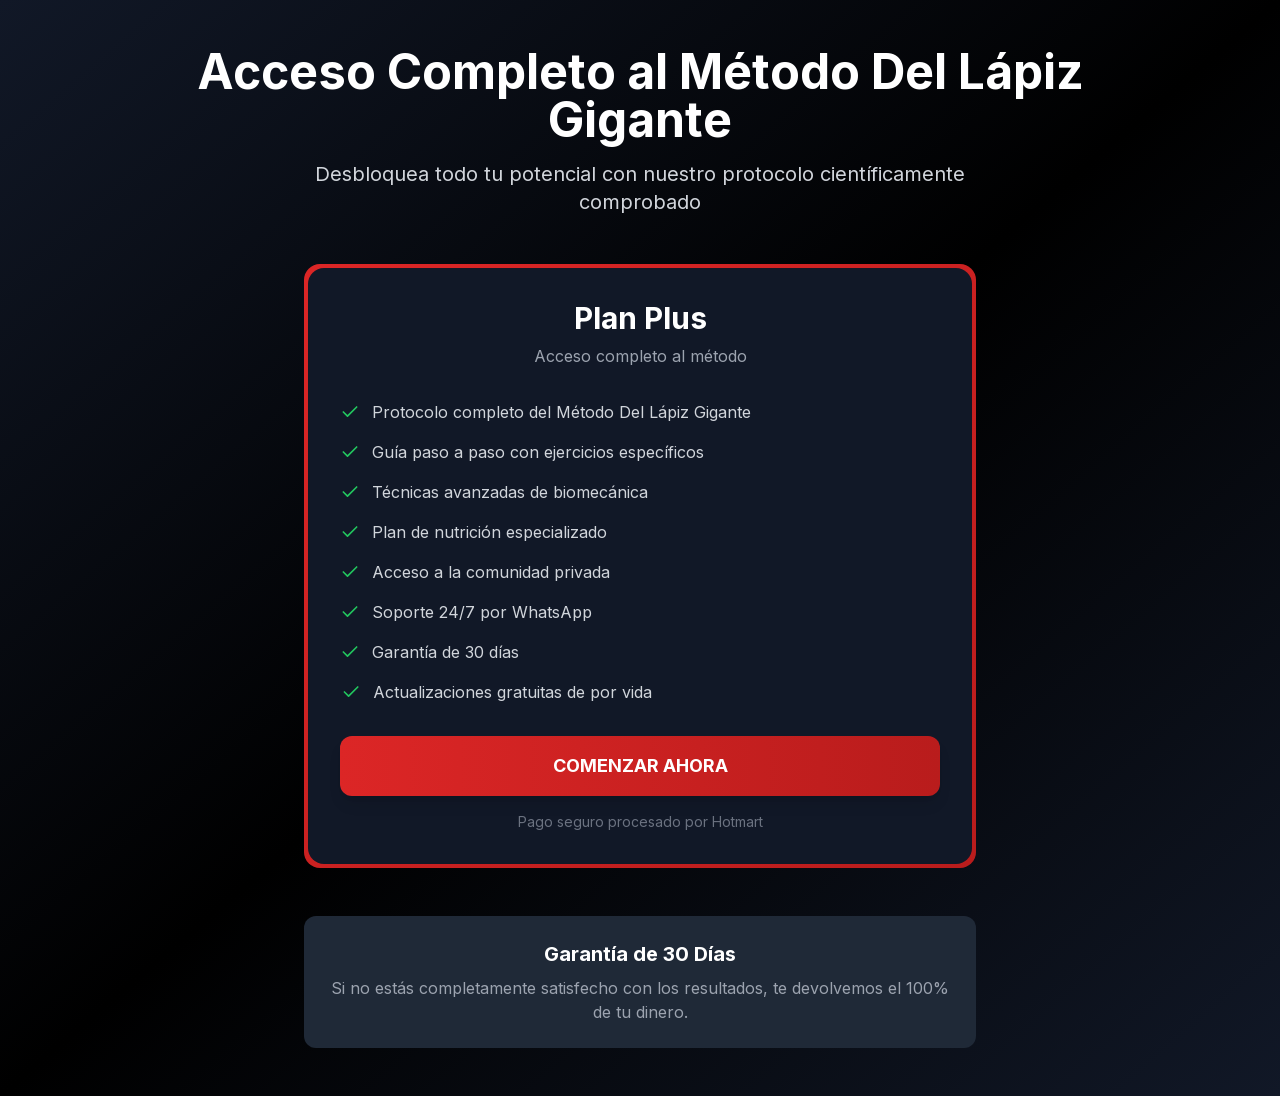
==== planos.html @ 80cabb56 "Initial commit" ====
﻿<!DOCTYPE html><html lang="es"><head><meta charSet="utf-8"/><meta name="viewport" content="width=device-width, initial-scale=1"/><link rel="preload" href="fonts/e4af272ccee01ff0-s.p.woff2" as="font" crossorigin="" type="font/woff2"/><link rel="stylesheet" href="css/bd172a127ac1203f.css" data-precedence="next"/><link rel="preload" as="script" fetchPriority="low" href="js/webpack-8db40c0f0ce1f953.js"/><script src="js/fd9d1056-34ac56cb32b70ed4.js" async=""></script><script src="js/117-b20a05dd83f1bb26.js" async=""></script><script src="js/main-app-b840e258ff6945a0.js" async=""></script><script src="js/863-aa56571a886035bd.js" async=""></script><script src="js/page-ce6284fedd9036e6.js" async=""></script><script src="js/app/layout-a8d13ef2461c2dbf.js" async=""></script><title>Método Del Lápiz Gigante - Desbloqueie seu tamanho real em 30 dias</title><meta name="description" content="Ganhe de 3 a 8 cm de tamanho em apenas 30 dias com o Método Tripé. Protocolo biomecânico personalizado que libera seu tamanho real bloqueado por má circulação."/><meta name="generator" content="v0.dev"/><meta name="next-size-adjust"/><link href="https://fonts.googleapis.com/css2?family=Montserrat:wght@300;400;500;600;700;800&amp;display=swap" rel="stylesheet"/><script src="js/polyfills-42372ed130431b0a.js" noModule=""></script><style>
  body {
    -webkit-touch-callout: none;
    -webkit-user-select: none;
    -khtml-user-select: none;
    -moz-user-select: none;
    -ms-user-select: none;
    user-select: none;
    -webkit-tap-highlight-color: transparent;
  }
  button, a {
    touch-action: manipulation;
  }
</style>
<script>
  document.addEventListener('contextmenu', event => event.preventDefault());
  document.onkeydown = function(e) {
    if (e.keyCode == 123) return false; // F12
    if (e.ctrlKey && e.shiftKey && e.keyCode == 73) return false; // Ctrl+Shift+I
    if (e.ctrlKey && e.shiftKey && e.keyCode == 67) return false; // Ctrl+Shift+C
    if (e.ctrlKey && e.shiftKey && e.keyCode == 74) return false; // Ctrl+Shift+J
    if (e.ctrlKey && e.keyCode == 85) return false; // Ctrl+U
  };
  document.addEventListener('dragstart', event => event.preventDefault());
</script>
</head><body class="__className_f367f3"><script>((e,t,r,n,a,o,l,i)=>{let u=document.documentElement,s=["light","dark"];function c(t){(Array.isArray(e)?e:[e]).forEach(e=>{let r="class"===e,n=r&&o?a.map(e=>o[e]||e):a;r?(u.classList.remove(...n),u.classList.add(o&&o[t]?o[t]:t)):u.setAttribute(e,t)}),i&&s.includes(t)&&(u.style.colorScheme=t)}if(n)c(n);else try{let e=localStorage.getItem(t)||r,n=l&&"system"===e?window.matchMedia("(prefers-color-scheme: dark)").matches?"dark":"light":e;c(n)}catch(e){}})("class","theme","dark",null,["light","dark"],null,true,true)</script><div class="min-h-screen bg-gradient-to-br from-gray-900 via-black to-gray-900 py-12 px-4"><div class="max-w-4xl mx-auto"><div class="text-center mb-12" style="opacity:0;transform:translateY(20px)"><h1 class="text-4xl md:text-5xl font-bold text-white mb-4">Acceso Completo al Método Del Lápiz Gigante</h1><p class="text-xl text-gray-300 max-w-3xl mx-auto">Desbloquea todo tu potencial con nuestro protocolo científicamente comprobado</p></div><div class="max-w-2xl mx-auto" style="opacity:0;transform:translateY(30px)"><div class="bg-gradient-to-br from-red-600 to-red-700 p-1 rounded-2xl"><div class="bg-gray-900 rounded-2xl p-8 relative overflow-hidden"><div class="text-center mb-8"><h3 class="text-3xl font-bold text-white mb-2">Plan Plus</h3><p class="text-gray-400 mb-6">Acceso completo al método</p></div><div class="space-y-4 mb-8"><div class="flex items-center" style="opacity:0;transform:translateX(-20px)"><svg xmlns="http://www.w3.org/2000/svg" width="24" height="24" viewBox="0 0 24 24" fill="none" stroke="currentColor" stroke-width="2" stroke-linecap="round" stroke-linejoin="round" class="lucide lucide-check w-5 h-5 text-green-500 mr-3 flex-shrink-0"><path d="M20 6 9 17l-5-5"></path></svg><span class="text-gray-300">Protocolo completo del Método Del Lápiz Gigante</span></div><div class="flex items-center" style="opacity:0;transform:translateX(-20px)"><svg xmlns="http://www.w3.org/2000/svg" width="24" height="24" viewBox="0 0 24 24" fill="none" stroke="currentColor" stroke-width="2" stroke-linecap="round" stroke-linejoin="round" class="lucide lucide-check w-5 h-5 text-green-500 mr-3 flex-shrink-0"><path d="M20 6 9 17l-5-5"></path></svg><span class="text-gray-300">Guía paso a paso con ejercicios específicos</span></div><div class="flex items-center" style="opacity:0;transform:translateX(-20px)"><svg xmlns="http://www.w3.org/2000/svg" width="24" height="24" viewBox="0 0 24 24" fill="none" stroke="currentColor" stroke-width="2" stroke-linecap="round" stroke-linejoin="round" class="lucide lucide-check w-5 h-5 text-green-500 mr-3 flex-shrink-0"><path d="M20 6 9 17l-5-5"></path></svg><span class="text-gray-300">Técnicas avanzadas de biomecánica</span></div><div class="flex items-center" style="opacity:0;transform:translateX(-20px)"><svg xmlns="http://www.w3.org/2000/svg" width="24" height="24" viewBox="0 0 24 24" fill="none" stroke="currentColor" stroke-width="2" stroke-linecap="round" stroke-linejoin="round" class="lucide lucide-check w-5 h-5 text-green-500 mr-3 flex-shrink-0"><path d="M20 6 9 17l-5-5"></path></svg><span class="text-gray-300">Plan de nutrición especializado</span></div><div class="flex items-center" style="opacity:0;transform:translateX(-20px)"><svg xmlns="http://www.w3.org/2000/svg" width="24" height="24" viewBox="0 0 24 24" fill="none" stroke="currentColor" stroke-width="2" stroke-linecap="round" stroke-linejoin="round" class="lucide lucide-check w-5 h-5 text-green-500 mr-3 flex-shrink-0"><path d="M20 6 9 17l-5-5"></path></svg><span class="text-gray-300">Acceso a la comunidad privada</span></div><div class="flex items-center" style="opacity:0;transform:translateX(-20px)"><svg xmlns="http://www.w3.org/2000/svg" width="24" height="24" viewBox="0 0 24 24" fill="none" stroke="currentColor" stroke-width="2" stroke-linecap="round" stroke-linejoin="round" class="lucide lucide-check w-5 h-5 text-green-500 mr-3 flex-shrink-0"><path d="M20 6 9 17l-5-5"></path></svg><span class="text-gray-300">Soporte 24/7 por WhatsApp</span></div><div class="flex items-center" style="opacity:0;transform:translateX(-20px)"><svg xmlns="http://www.w3.org/2000/svg" width="24" height="24" viewBox="0 0 24 24" fill="none" stroke="currentColor" stroke-width="2" stroke-linecap="round" stroke-linejoin="round" class="lucide lucide-check w-5 h-5 text-green-500 mr-3 flex-shrink-0"><path d="M20 6 9 17l-5-5"></path></svg><span class="text-gray-300">Garantía de 30 días</span></div><div class="flex items-center" style="opacity:0;transform:translateX(-20px)"><svg xmlns="http://www.w3.org/2000/svg" width="24" height="24" viewBox="0 0 24 24" fill="none" stroke="currentColor" stroke-width="2" stroke-linecap="round" stroke-linejoin="round" class="lucide lucide-check w-5 h-5 text-green-500 mr-3 flex-shrink-0"><path d="M20 6 9 17l-5-5"></path></svg><span class="text-gray-300">Actualizaciones gratuitas de por vida</span></div></div><button class="w-full bg-gradient-to-r from-red-600 to-red-700 hover:from-red-700 hover:to-red-800 text-white font-bold py-4 px-8 rounded-xl text-lg transition-all duration-200 shadow-lg hover:shadow-xl" tabindex="0">COMENZAR AHORA</button><p class="text-center text-gray-500 text-sm mt-4">Pago seguro procesado por Hotmart</p></div></div></div><div class="text-center mt-12" style="opacity:0;transform:translateY(20px)"><div class="bg-gray-800 rounded-xl p-6 max-w-2xl mx-auto"><h3 class="text-xl font-bold text-white mb-2">Garantía de 30 Días</h3><p class="text-gray-400">Si no estás completamente satisfecho con los resultados, te devolvemos el 100% de tu dinero.</p></div></div></div></div><div><div id="v0-built-with-button-19c3354b-7886-444a-a1f2-acf8a97fc72a" style="
border: 1px solid hsl(0deg 0% 100% / 12%);
position: fixed;
bottom: 24px;
right: 24px;
z-index: 1000;
background: #121212;
color: white;
padding: 8px 12px;
border-radius: 8px;
font-weight: 400;
font-size: 14px;
box-shadow: 0 2px 8px rgba(0,0,0,0.12);
letter-spacing: 0.02em;
transition: all 0.2s;
display: flex;
align-items: center;
gap: 4px;
font-family: -apple-system, BlinkMacSystemFont, 'Segoe UI', Roboto, sans-serif;
">
<a
  href="https://v0.app/chat/api/open/built-with-v0/b_w4NQjjsqyjw?ref=ILEJEL"
  target="_blank"
  rel="noopener"
  style="
    color: inherit;
    text-decoration: none;
    display: flex;
    align-items: center;
    gap: 4px;
  "
>
  Built with
  <svg
    fill="currentColor"
    viewBox="0 0 147 70"
    xmlns="http://www.w3.org/2000/svg"
    style="width: 20px; height: 20px;"
  >
    <path d="M56 50.2031V14H70V60.1562C70 65.5928 65.5928 70 60.1562 70C57.5605 70 54.9982 68.9992 53.1562 67.1573L0 14H19.7969L56 50.2031Z" />
    <path d="M147 56H133V23.9531L100.953 56H133V70H96.6875C85.8144 70 77 61.1856 77 50.3125V14H91V46.1562L123.156 14H91V0H127.312C138.186 0 147 8.81439 147 19.6875V56Z" />
  </svg>
</a>

<button
  onclick="document.getElementById('v0-built-with-button-19c3354b-7886-444a-a1f2-acf8a97fc72a').style.display='none'"
  onmouseenter="this.style.opacity='1'"
  onmouseleave="this.style.opacity='0.7'"
  style="
    background: none;
    border: none;
    color: white;
    cursor: pointer;
    padding: 2px;
    margin-left: 4px;
    border-radius: 2px;
    display: flex;
    align-items: center;
    opacity: 0.7;
    transition: opacity 0.2s;
    transform: translateZ(0);
  "
  aria-label="Close"
>
  <svg width="12" height="12" viewBox="0 0 24 24" fill="none" stroke="currentColor" stroke-width="2" stroke-linecap="round" stroke-linejoin="round">
    <path d="M18 6L6 18M6 6l12 12"/>
  </svg>
</button>

<span style="
  position: absolute;
  width: 1px;
  height: 1px;
  padding: 0;
  margin: -1px;
  overflow: hidden;
  clip: rect(0, 0, 0, 0);
  white-space: nowrap;
">
  v0
</span>
</div></div><script src="js/webpack-8db40c0f0ce1f953.js" async=""></script><script>(self.__next_f=self.__next_f||[]).push([0]);self.__next_f.push([2,null])</script><script>self.__next_f.push([1,"1:HL[\"fonts/e4af272ccee01ff0-s.p.woff2\",\"font\",{\"crossOrigin\":\"\",\"type\":\"font/woff2\"}]\n2:HL[\"css/bd172a127ac1203f.css\",\"style\"]\n"])</script><script>self.__next_f.push([1,"3:I[2846,[],\"\"]\n5:I[9107,[],\"ClientPageRoot\"]\n6:I[5092,[\"863\",\"static/chunks/863-aa56571a886035bd.js\",\"338\",\"static/chunks/app/planos/page-ce6284fedd9036e6.js\"],\"default\",1]\n7:I[4707,[],\"\"]\n8:I[6423,[],\"\"]\n9:I[346,[\"185\",\"static/chunks/app/layout-a8d13ef2461c2dbf.js\"],\"ThemeProvider\"]\nc:I[1060,[],\"\"]\na:T84a,"])</script><script>self.__next_f.push([1,"\u003cdiv id=\"v0-built-with-button-19c3354b-7886-444a-a1f2-acf8a97fc72a\" style=\"\nborder: 1px solid hsl(0deg 0% 100% / 12%);\nposition: fixed;\nbottom: 24px;\nright: 24px;\nz-index: 1000;\nbackground: #121212;\ncolor: white;\npadding: 8px 12px;\nborder-radius: 8px;\nfont-weight: 400;\nfont-size: 14px;\nbox-shadow: 0 2px 8px rgba(0,0,0,0.12);\nletter-spacing: 0.02em;\ntransition: all 0.2s;\ndisplay: flex;\nalign-items: center;\ngap: 4px;\nfont-family: -apple-system, BlinkMacSystemFont, 'Segoe UI', Roboto, sans-serif;\n\"\u003e\n\u003ca\n  href=\"https://v0.app/chat/api/open/built-with-v0/b_w4NQjjsqyjw?ref=ILEJEL\"\n  target=\"_blank\"\n  rel=\"noopener\"\n  style=\"\n    color: inherit;\n    text-decoration: none;\n    display: flex;\n    align-items: center;\n    gap: 4px;\n  \"\n\u003e\n  Built with\n  \u003csvg\n    fill=\"currentColor\"\n    viewBox=\"0 0 147 70\"\n    xmlns=\"http://www.w3.org/2000/svg\"\n    style=\"width: 20px; height: 20px;\"\n  \u003e\n    \u003cpath d=\"M56 50.2031V14H70V60.1562C70 65.5928 65.5928 70 60.1562 70C57.5605 70 54.9982 68.9992 53.1562 67.1573L0 14H19.7969L56 50.2031Z\" /\u003e\n    \u003cpath d=\"M147 56H133V23.9531L100.953 56H133V70H96.6875C85.8144 70 77 61.1856 77 50.3125V14H91V46.1562L123.156 14H91V0H127.312C138.186 0 147 8.81439 147 19.6875V56Z\" /\u003e\n  \u003c/svg\u003e\n\u003c/a\u003e\n\n\u003cbutton\n  onclick=\"document.getElementById('v0-built-with-button-19c3354b-7886-444a-a1f2-acf8a97fc72a').style.display='none'\"\n  onmouseenter=\"this.style.opacity='1'\"\n  onmouseleave=\"this.style.opacity='0.7'\"\n  style=\"\n    background: none;\n    border: none;\n    color: white;\n    cursor: pointer;\n    padding: 2px;\n    margin-left: 4px;\n    border-radius: 2px;\n    display: flex;\n    align-items: center;\n    opacity: 0.7;\n    transition: opacity 0.2s;\n    transform: translateZ(0);\n  \"\n  aria-label=\"Close\"\n\u003e\n  \u003csvg width=\"12\" height=\"12\" viewBox=\"0 0 24 24\" fill=\"none\" stroke=\"currentColor\" stroke-width=\"2\" stroke-linecap=\"round\" stroke-linejoin=\"round\"\u003e\n    \u003cpath d=\"M18 6L6 18M6 6l12 12\"/\u003e\n  \u003c/svg\u003e\n\u003c/button\u003e\n\n\u003cspan style=\"\n  position: absolute;\n  width: 1px;\n  height: 1px;\n  padding: 0;\n  margin: -1px;\n  overflow: hidden;\n  clip: rect(0, 0, 0, 0);\n  white-space: nowrap;\n\"\u003e\n  v0\n\u003c/span\u003e\n\u003c/div\u003e"])</script><script>self.__next_f.push([1,"d:[]\n"])</script><script>self.__next_f.push([1,"0:[\"$\",\"$L3\",null,{\"buildId\":\"ds5Cejpr0SKzkR5rCyvGt\",\"assetPrefix\":\"\",\"urlParts\":[\"\",\"planos\"],\"initialTree\":[\"\",{\"children\":[\"planos\",{\"children\":[\"__PAGE__\",{}]}]},\"$undefined\",\"$undefined\",true],\"initialSeedData\":[\"\",{\"children\":[\"planos\",{\"children\":[\"__PAGE__\",{},[[\"$L4\",[\"$\",\"$L5\",null,{\"props\":{\"params\":{},\"searchParams\":{}},\"Component\":\"$6\"}],null],null],null]},[null,[\"$\",\"$L7\",null,{\"parallelRouterKey\":\"children\",\"segmentPath\":[\"children\",\"planos\",\"children\"],\"error\":\"$undefined\",\"errorStyles\":\"$undefined\",\"errorScripts\":\"$undefined\",\"template\":[\"$\",\"$L8\",null,{}],\"templateStyles\":\"$undefined\",\"templateScripts\":\"$undefined\",\"notFound\":\"$undefined\",\"notFoundStyles\":\"$undefined\"}]],null]},[[[[\"$\",\"link\",\"0\",{\"rel\":\"stylesheet\",\"href\":\"css/bd172a127ac1203f.css\",\"precedence\":\"next\",\"crossOrigin\":\"$undefined\"}]],[\"$\",\"html\",null,{\"lang\":\"es\",\"suppressHydrationWarning\":true,\"children\":[[\"$\",\"head\",null,{\"children\":[\"$\",\"link\",null,{\"href\":\"https://fonts.googleapis.com/css2?family=Montserrat:wght@300;400;500;600;700;800\u0026display=swap\",\"rel\":\"stylesheet\"}]}],[\"$\",\"body\",null,{\"className\":\"__className_f367f3\",\"children\":[[\"$\",\"$L9\",null,{\"attribute\":\"class\",\"defaultTheme\":\"dark\",\"enableSystem\":true,\"disableTransitionOnChange\":true,\"children\":[\"$\",\"$L7\",null,{\"parallelRouterKey\":\"children\",\"segmentPath\":[\"children\"],\"error\":\"$undefined\",\"errorStyles\":\"$undefined\",\"errorScripts\":\"$undefined\",\"template\":[\"$\",\"$L8\",null,{}],\"templateStyles\":\"$undefined\",\"templateScripts\":\"$undefined\",\"notFound\":[[\"$\",\"title\",null,{\"children\":\"404: This page could not be found.\"}],[\"$\",\"div\",null,{\"style\":{\"fontFamily\":\"system-ui,\\\"Segoe UI\\\",Roboto,Helvetica,Arial,sans-serif,\\\"Apple Color Emoji\\\",\\\"Segoe UI Emoji\\\"\",\"height\":\"100vh\",\"textAlign\":\"center\",\"display\":\"flex\",\"flexDirection\":\"column\",\"alignItems\":\"center\",\"justifyContent\":\"center\"},\"children\":[\"$\",\"div\",null,{\"children\":[[\"$\",\"style\",null,{\"dangerouslySetInnerHTML\":{\"__html\":\"body{color:#000;background:#fff;margin:0}.next-error-h1{border-right:1px solid rgba(0,0,0,.3)}@media (prefers-color-scheme:dark){body{color:#fff;background:#000}.next-error-h1{border-right:1px solid rgba(255,255,255,.3)}}\"}}],[\"$\",\"h1\",null,{\"className\":\"next-error-h1\",\"style\":{\"display\":\"inline-block\",\"margin\":\"0 20px 0 0\",\"padding\":\"0 23px 0 0\",\"fontSize\":24,\"fontWeight\":500,\"verticalAlign\":\"top\",\"lineHeight\":\"49px\"},\"children\":\"404\"}],[\"$\",\"div\",null,{\"style\":{\"display\":\"inline-block\"},\"children\":[\"$\",\"h2\",null,{\"style\":{\"fontSize\":14,\"fontWeight\":400,\"lineHeight\":\"49px\",\"margin\":0},\"children\":\"This page could not be found.\"}]}]]}]}]],\"notFoundStyles\":[]}]}],[\"$\",\"div\",null,{\"dangerouslySetInnerHTML\":{\"__html\":\"$a\"}}]]}]]}]],null],null],\"couldBeIntercepted\":false,\"initialHead\":[null,\"$Lb\"],\"globalErrorComponent\":\"$c\",\"missingSlots\":\"$Wd\"}]\n"])</script><script>self.__next_f.push([1,"b:[[\"$\",\"meta\",\"0\",{\"name\":\"viewport\",\"content\":\"width=device-width, initial-scale=1\"}],[\"$\",\"meta\",\"1\",{\"charSet\":\"utf-8\"}],[\"$\",\"title\",\"2\",{\"children\":\"Método Del Lápiz Gigante - Desbloqueie seu tamanho real em 30 dias\"}],[\"$\",\"meta\",\"3\",{\"name\":\"description\",\"content\":\"Ganhe de 3 a 8 cm de tamanho em apenas 30 dias com o Método Tripé. Protocolo biomecânico personalizado que libera seu tamanho real bloqueado por má circulação.\"}],[\"$\",\"meta\",\"4\",{\"name\":\"generator\",\"content\":\"v0.dev\"}],[\"$\",\"meta\",\"5\",{\"name\":\"next-size-adjust\"}]]\n4:null\n"])</script></body></html>
---- css/bd172a127ac1203f.css ----
@font-face{font-family:__Inter_f367f3;font-style:normal;font-weight:100 900;font-display:swap;src:url(../fonts/ba9851c3c22cd980-s.woff2) format("woff2");unicode-range:u+0460-052f,u+1c80-1c8a,u+20b4,u+2de0-2dff,u+a640-a69f,u+fe2e-fe2f}@font-face{font-family:__Inter_f367f3;font-style:normal;font-weight:100 900;font-display:swap;src:url(../fonts/21350d82a1f187e9-s.woff2) format("woff2");unicode-range:u+0301,u+0400-045f,u+0490-0491,u+04b0-04b1,u+2116}@font-face{font-family:__Inter_f367f3;font-style:normal;font-weight:100 900;font-display:swap;src:url(../fonts/c5fe6dc8356a8c31-s.woff2) format("woff2");unicode-range:u+1f??}@font-face{font-family:__Inter_f367f3;font-style:normal;font-weight:100 900;font-display:swap;src:url(../fonts/19cfc7226ec3afaa-s.woff2) format("woff2");unicode-range:u+0370-0377,u+037a-037f,u+0384-038a,u+038c,u+038e-03a1,u+03a3-03ff}@font-face{font-family:__Inter_f367f3;font-style:normal;font-weight:100 900;font-display:swap;src:url(../fonts/df0a9ae256c0569c-s.woff2) format("woff2");unicode-range:u+0102-0103,u+0110-0111,u+0128-0129,u+0168-0169,u+01a0-01a1,u+01af-01b0,u+0300-0301,u+0303-0304,u+0308-0309,u+0323,u+0329,u+1ea0-1ef9,u+20ab}@font-face{font-family:__Inter_f367f3;font-style:normal;font-weight:100 900;font-display:swap;src:url(../fonts/8e9860b6e62d6359-s.woff2) format("woff2");unicode-range:u+0100-02ba,u+02bd-02c5,u+02c7-02cc,u+02ce-02d7,u+02dd-02ff,u+0304,u+0308,u+0329,u+1d00-1dbf,u+1e00-1e9f,u+1ef2-1eff,u+2020,u+20a0-20ab,u+20ad-20c0,u+2113,u+2c60-2c7f,u+a720-a7ff}@font-face{font-family:__Inter_f367f3;font-style:normal;font-weight:100 900;font-display:swap;src:url(../fonts/e4af272ccee01ff0-s.p.woff2) format("woff2");unicode-range:u+00??,u+0131,u+0152-0153,u+02bb-02bc,u+02c6,u+02da,u+02dc,u+0304,u+0308,u+0329,u+2000-206f,u+20ac,u+2122,u+2191,u+2193,u+2212,u+2215,u+feff,u+fffd}@font-face{font-family:__Inter_Fallback_f367f3;src:local("Arial");ascent-override:90.49%;descent-override:22.56%;line-gap-override:0.00%;size-adjust:107.06%}.__className_f367f3{font-family:__Inter_f367f3,__Inter_Fallback_f367f3;font-style:normal}*,:after,:before{--tw-border-spacing-x:0;--tw-border-spacing-y:0;--tw-translate-x:0;--tw-translate-y:0;--tw-rotate:0;--tw-skew-x:0;--tw-skew-y:0;--tw-scale-x:1;--tw-scale-y:1;--tw-pan-x: ;--tw-pan-y: ;--tw-pinch-zoom: ;--tw-scroll-snap-strictness:proximity;--tw-gradient-from-position: ;--tw-gradient-via-position: ;--tw-gradient-to-position: ;--tw-ordinal: ;--tw-slashed-zero: ;--tw-numeric-figure: ;--tw-numeric-spacing: ;--tw-numeric-fraction: ;--tw-ring-inset: ;--tw-ring-offset-width:0px;--tw-ring-offset-color:#fff;--tw-ring-color:rgba(59,130,246,.5);--tw-ring-offset-shadow:0 0 #0000;--tw-ring-shadow:0 0 #0000;--tw-shadow:0 0 #0000;--tw-shadow-colored:0 0 #0000;--tw-blur: ;--tw-brightness: ;--tw-contrast: ;--tw-grayscale: ;--tw-hue-rotate: ;--tw-invert: ;--tw-saturate: ;--tw-sepia: ;--tw-drop-shadow: ;--tw-backdrop-blur: ;--tw-backdrop-brightness: ;--tw-backdrop-contrast: ;--tw-backdrop-grayscale: ;--tw-backdrop-hue-rotate: ;--tw-backdrop-invert: ;--tw-backdrop-opacity: ;--tw-backdrop-saturate: ;--tw-backdrop-sepia: ;--tw-contain-size: ;--tw-contain-layout: ;--tw-contain-paint: ;--tw-contain-style: }::backdrop{--tw-border-spacing-x:0;--tw-border-spacing-y:0;--tw-translate-x:0;--tw-translate-y:0;--tw-rotate:0;--tw-skew-x:0;--tw-skew-y:0;--tw-scale-x:1;--tw-scale-y:1;--tw-pan-x: ;--tw-pan-y: ;--tw-pinch-zoom: ;--tw-scroll-snap-strictness:proximity;--tw-gradient-from-position: ;--tw-gradient-via-position: ;--tw-gradient-to-position: ;--tw-ordinal: ;--tw-slashed-zero: ;--tw-numeric-figure: ;--tw-numeric-spacing: ;--tw-numeric-fraction: ;--tw-ring-inset: ;--tw-ring-offset-width:0px;--tw-ring-offset-color:#fff;--tw-ring-color:rgba(59,130,246,.5);--tw-ring-offset-shadow:0 0 #0000;--tw-ring-shadow:0 0 #0000;--tw-shadow:0 0 #0000;--tw-shadow-colored:0 0 #0000;--tw-blur: ;--tw-brightness: ;--tw-contrast: ;--tw-grayscale: ;--tw-hue-rotate: ;--tw-invert: ;--tw-saturate: ;--tw-sepia: ;--tw-drop-shadow: ;--tw-backdrop-blur: ;--tw-backdrop-brightness: ;--tw-backdrop-contrast: ;--tw-backdrop-grayscale: ;--tw-backdrop-hue-rotate: ;--tw-backdrop-invert: ;--tw-backdrop-opacity: ;--tw-backdrop-saturate: ;--tw-backdrop-sepia: ;--tw-contain-size: ;--tw-contain-layout: ;--tw-contain-paint: ;--tw-contain-style: }/*
! tailwindcss v3.4.18 | MIT License | https://tailwindcss.com
*/*,:after,:before{box-sizing:border-box;border:0 solid #e5e7eb}:after,:before{--tw-content:""}:host,html{line-height:1.5;-webkit-text-size-adjust:100%;-moz-tab-size:4;tab-size:4;font-family:ui-sans-serif,system-ui,sans-serif,Apple Color Emoji,Segoe UI Emoji,Segoe UI Symbol,Noto Color Emoji;font-feature-settings:normal;font-variation-settings:normal;-webkit-tap-highlight-color:transparent}body{margin:0;line-height:inherit}hr{height:0;color:inherit;border-top-width:1px}abbr:where([title]){text-decoration:underline dotted}h1,h2,h3,h4,h5,h6{font-size:inherit;font-weight:inherit}a{color:inherit;text-decoration:inherit}b,strong{font-weight:bolder}code,kbd,pre,samp{font-family:ui-monospace,SFMono-Regular,Menlo,Monaco,Consolas,Liberation Mono,Courier New,monospace;font-feature-settings:normal;font-variation-settings:normal;font-size:1em}small{font-size:80%}sub,sup{font-size:75%;line-height:0;position:relative;vertical-align:baseline}sub{bottom:-.25em}sup{top:-.5em}table{text-indent:0;border-color:inherit;border-collapse:collapse}button,input,optgroup,select,textarea{font-family:inherit;font-feature-settings:inherit;font-variation-settings:inherit;font-size:100%;font-weight:inherit;line-height:inherit;letter-spacing:inherit;color:inherit;margin:0;padding:0}button,select{text-transform:none}button,input:where([type=button]),input:where([type=reset]),input:where([type=submit]){-webkit-appearance:button;background-color:transparent;background-image:none}:-moz-focusring{outline:auto}:-moz-ui-invalid{box-shadow:none}progress{vertical-align:baseline}::-webkit-inner-spin-button,::-webkit-outer-spin-button{height:auto}[type=search]{-webkit-appearance:textfield;outline-offset:-2px}::-webkit-search-decoration{-webkit-appearance:none}::-webkit-file-upload-button{-webkit-appearance:button;font:inherit}summary{display:list-item}blockquote,dd,dl,figure,h1,h2,h3,h4,h5,h6,hr,p,pre{margin:0}fieldset{margin:0}fieldset,legend{padding:0}menu,ol,ul{list-style:none;margin:0;padding:0}dialog{padding:0}textarea{resize:vertical}input::placeholder,textarea::placeholder{opacity:1;color:#9ca3af}[role=button],button{cursor:pointer}:disabled{cursor:default}audio,canvas,embed,iframe,img,object,svg,video{display:block;vertical-align:middle}img,video{max-width:100%;height:auto}[hidden]:where(:not([hidden=until-found])){display:none}:root{--background:0 0% 100%;--foreground:0 0% 3.9%;--card:0 0% 100%;--card-foreground:0 0% 3.9%;--popover:0 0% 100%;--popover-foreground:0 0% 3.9%;--primary:0 0% 9%;--primary-foreground:0 0% 98%;--secondary:0 0% 96.1%;--secondary-foreground:0 0% 9%;--muted:0 0% 96.1%;--muted-foreground:0 0% 45.1%;--accent:0 0% 96.1%;--accent-foreground:0 0% 9%;--destructive:0 84.2% 60.2%;--destructive-foreground:0 0% 98%;--border:0 0% 89.8%;--input:0 0% 89.8%;--ring:0 0% 3.9%;--sidebar-background:0 0% 100%;--sidebar-foreground:0 0% 3.9%;--sidebar-primary:0 0% 9%;--sidebar-primary-foreground:0 0% 98%;--sidebar-accent:0 0% 96.1%;--sidebar-accent-foreground:0 0% 9%;--sidebar-border:0 0% 89.8%;--sidebar-ring:0 0% 3.9%;--chart-1:12 76% 61%;--chart-2:173 58% 39%;--chart-3:197 37% 24%;--chart-4:43 74% 66%;--chart-5:27 87% 67%;--radius:0.5rem}.dark{--background:0 0% 3.9%;--foreground:0 0% 98%;--card:0 0% 3.9%;--card-foreground:0 0% 98%;--popover:0 0% 3.9%;--popover-foreground:0 0% 98%;--primary:0 0% 98%;--primary-foreground:0 0% 9%;--secondary:0 0% 14.9%;--secondary-foreground:0 0% 98%;--muted:0 0% 14.9%;--muted-foreground:0 0% 63.9%;--accent:0 0% 14.9%;--accent-foreground:0 0% 98%;--destructive:0 62.8% 30.6%;--destructive-foreground:0 0% 98%;--border:0 0% 14.9%;--input:0 0% 14.9%;--ring:0 0% 83.1%;--sidebar-background:0 0% 3.9%;--sidebar-foreground:0 0% 98%;--sidebar-primary:0 0% 98%;--sidebar-primary-foreground:0 0% 9%;--sidebar-accent:0 0% 14.9%;--sidebar-accent-foreground:0 0% 98%;--sidebar-border:0 0% 14.9%;--sidebar-ring:0 0% 83.1%;--chart-1:220 70% 50%;--chart-2:160 60% 45%;--chart-3:30 80% 55%;--chart-4:280 65% 60%;--chart-5:340 75% 55%}*{border-color:hsl(var(--border))}body{background-color:hsl(var(--background));color:hsl(var(--foreground))}.container{width:100%}@media (min-width:640px){.container{max-width:640px}}@media (min-width:768px){.container{max-width:768px}}@media (min-width:1024px){.container{max-width:1024px}}@media (min-width:1280px){.container{max-width:1280px}}@media (min-width:1536px){.container{max-width:1536px}}.sr-only{position:absolute;width:1px;height:1px;padding:0;margin:-1px;overflow:hidden;clip:rect(0,0,0,0);white-space:nowrap;border-width:0}.pointer-events-none{pointer-events:none}.pointer-events-auto{pointer-events:auto}.visible{visibility:visible}.invisible{visibility:hidden}.fixed{position:fixed}.absolute{position:absolute}.relative{position:relative}.inset-0{inset:0}.inset-x-0{left:0;right:0}.inset-y-0{top:0;bottom:0}.-bottom-12{bottom:-3rem}.-left-12{left:-3rem}.-right-12{right:-3rem}.-top-12{top:-3rem}.bottom-0{bottom:0}.left-0{left:0}.left-1{left:.25rem}.left-1\/2{left:50%}.left-2{left:.5rem}.left-\[50\%\]{left:50%}.right-0{right:0}.right-1{right:.25rem}.right-2{right:.5rem}.right-3{right:.75rem}.right-4{right:1rem}.top-0{top:0}.top-1\.5{top:.375rem}.top-1\/2{top:50%}.top-2{top:.5rem}.top-3\.5{top:.875rem}.top-4{top:1rem}.top-\[1px\]{top:1px}.top-\[50\%\]{top:50%}.top-\[60\%\]{top:60%}.top-full{top:100%}.z-0{z-index:0}.z-10{z-index:10}.z-20{z-index:20}.z-50{z-index:50}.z-\[100\]{z-index:100}.z-\[1\]{z-index:1}.order-first{order:-9999}.order-last{order:9999}.\!m-0{margin:0!important}.-mx-1{margin-left:-.25rem;margin-right:-.25rem}.-my-2{margin-top:-.5rem;margin-bottom:-.5rem}.mx-2{margin-left:.5rem;margin-right:.5rem}.mx-3\.5{margin-left:.875rem;margin-right:.875rem}.mx-auto{margin-left:auto;margin-right:auto}.my-0{margin-top:0;margin-bottom:0}.my-0\.5{margin-top:.125rem;margin-bottom:.125rem}.my-1{margin-top:.25rem;margin-bottom:.25rem}.-ml-4{margin-left:-1rem}.-mt-4{margin-top:-1rem}.mb-1{margin-bottom:.25rem}.mb-12{margin-bottom:3rem}.mb-2{margin-bottom:.5rem}.mb-3{margin-bottom:.75rem}.mb-4{margin-bottom:1rem}.mb-6{margin-bottom:1.5rem}.mb-8{margin-bottom:2rem}.ml-1{margin-left:.25rem}.ml-2{margin-left:.5rem}.ml-4{margin-left:1rem}.ml-auto{margin-left:auto}.mr-1{margin-right:.25rem}.mr-2{margin-right:.5rem}.mr-3{margin-right:.75rem}.mt-1{margin-top:.25rem}.mt-1\.5{margin-top:.375rem}.mt-12{margin-top:3rem}.mt-16{margin-top:4rem}.mt-2{margin-top:.5rem}.mt-24{margin-top:6rem}.mt-3{margin-top:.75rem}.mt-4{margin-top:1rem}.mt-6{margin-top:1.5rem}.mt-8{margin-top:2rem}.mt-auto{margin-top:auto}.line-clamp-2{overflow:hidden;display:-webkit-box;-webkit-box-orient:vertical;-webkit-line-clamp:2}.block{display:block}.inline-block{display:inline-block}.flex{display:flex}.inline-flex{display:inline-flex}.table{display:table}.grid{display:grid}.hidden{display:none}.aspect-square{aspect-ratio:1/1}.aspect-video{aspect-ratio:16/9}.size-10{width:2.5rem;height:2.5rem}.size-3{width:.75rem;height:.75rem}.size-3\.5{width:.875rem;height:.875rem}.size-4{width:1rem;height:1rem}.size-6{width:1.5rem;height:1.5rem}.size-8{width:2rem;height:2rem}.h-1\.5{height:.375rem}.h-10{height:2.5rem}.h-11{height:2.75rem}.h-12{height:3rem}.h-16{height:4rem}.h-2{height:.5rem}.h-2\.5{height:.625rem}.h-3{height:.75rem}.h-3\.5{height:.875rem}.h-4{height:1rem}.h-5{height:1.25rem}.h-6{height:1.5rem}.h-7{height:1.75rem}.h-8{height:2rem}.h-9{height:2.25rem}.h-\[1px\]{height:1px}.h-\[var\(--radix-navigation-menu-viewport-height\)\]{height:var(--radix-navigation-menu-viewport-height)}.h-\[var\(--radix-select-trigger-height\)\]{height:var(--radix-select-trigger-height)}.h-auto{height:auto}.h-full{height:100%}.h-px{height:1px}.h-svh{height:100svh}.max-h-96{max-height:24rem}.max-h-\[300px\]{max-height:300px}.max-h-screen{max-height:100vh}.min-h-0{min-height:0}.min-h-\[80px\]{min-height:80px}.min-h-screen{min-height:100vh}.min-h-svh{min-height:100svh}.w-0{width:0}.w-0\.5{width:.125rem}.w-1{width:.25rem}.w-1\/2{width:50%}.w-10{width:2.5rem}.w-11{width:2.75rem}.w-2{width:.5rem}.w-2\.5{width:.625rem}.w-3{width:.75rem}.w-3\.5{width:.875rem}.w-3\/4{width:75%}.w-4{width:1rem}.w-5{width:1.25rem}.w-6{width:1.5rem}.w-64{width:16rem}.w-7{width:1.75rem}.w-72{width:18rem}.w-8{width:2rem}.w-9{width:2.25rem}.w-\[--sidebar-width\]{width:var(--sidebar-width)}.w-\[100px\]{width:100px}.w-\[1px\]{width:1px}.w-auto{width:auto}.w-fit{width:fit-content}.w-full{width:100%}.w-max{width:max-content}.w-px{width:1px}.min-w-0{min-width:0}.min-w-10{min-width:2.5rem}.min-w-11{min-width:2.75rem}.min-w-5{min-width:1.25rem}.min-w-9{min-width:2.25rem}.min-w-\[12rem\]{min-width:12rem}.min-w-\[8rem\]{min-width:8rem}.min-w-\[var\(--radix-select-trigger-width\)\]{min-width:var(--radix-select-trigger-width)}.max-w-2xl{max-width:42rem}.max-w-3xl{max-width:48rem}.max-w-4xl{max-width:56rem}.max-w-6xl{max-width:72rem}.max-w-\[--skeleton-width\]{max-width:var(--skeleton-width)}.max-w-lg{max-width:32rem}.max-w-max{max-width:max-content}.max-w-md{max-width:28rem}.max-w-sm{max-width:24rem}.flex-1{flex:1 1 0%}.flex-shrink-0,.shrink-0{flex-shrink:0}.grow{flex-grow:1}.grow-0{flex-grow:0}.basis-full{flex-basis:100%}.caption-bottom{caption-side:bottom}.border-collapse{border-collapse:collapse}.-translate-x-1\/2{--tw-translate-x:-50%}.-translate-x-1\/2,.-translate-x-px{transform:translate(var(--tw-translate-x),var(--tw-translate-y)) rotate(var(--tw-rotate)) skewX(var(--tw-skew-x)) skewY(var(--tw-skew-y)) scaleX(var(--tw-scale-x)) scaleY(var(--tw-scale-y))}.-translate-x-px{--tw-translate-x:-1px}.-translate-y-1\/2{--tw-translate-y:-50%}.-translate-y-1\/2,.translate-x-\[-50\%\]{transform:translate(var(--tw-translate-x),var(--tw-translate-y)) rotate(var(--tw-rotate)) skewX(var(--tw-skew-x)) skewY(var(--tw-skew-y)) scaleX(var(--tw-scale-x)) scaleY(var(--tw-scale-y))}.translate-x-\[-50\%\]{--tw-translate-x:-50%}.translate-x-px{--tw-translate-x:1px}.translate-x-px,.translate-y-\[-50\%\]{transform:translate(var(--tw-translate-x),var(--tw-translate-y)) rotate(var(--tw-rotate)) skewX(var(--tw-skew-x)) skewY(var(--tw-skew-y)) scaleX(var(--tw-scale-x)) scaleY(var(--tw-scale-y))}.translate-y-\[-50\%\]{--tw-translate-y:-50%}.rotate-45{--tw-rotate:45deg}.rotate-45,.rotate-90{transform:translate(var(--tw-translate-x),var(--tw-translate-y)) rotate(var(--tw-rotate)) skewX(var(--tw-skew-x)) skewY(var(--tw-skew-y)) scaleX(var(--tw-scale-x)) scaleY(var(--tw-scale-y))}.rotate-90{--tw-rotate:90deg}.scale-50{--tw-scale-x:.5;--tw-scale-y:.5}.scale-50,.transform{transform:translate(var(--tw-translate-x),var(--tw-translate-y)) rotate(var(--tw-rotate)) skewX(var(--tw-skew-x)) skewY(var(--tw-skew-y)) scaleX(var(--tw-scale-x)) scaleY(var(--tw-scale-y))}@keyframes pulse{50%{opacity:.5}}.animate-pulse{animation:pulse 2s cubic-bezier(.4,0,.6,1) infinite}@keyframes spin{to{transform:rotate(1turn)}}.animate-spin{animation:spin 1s linear infinite}.cursor-default{cursor:default}.cursor-not-allowed{cursor:not-allowed}.cursor-pointer{cursor:pointer}.cursor-text{cursor:text}.touch-none{touch-action:none}.select-none{user-select:none}.resize-none{resize:none}.list-disc{list-style-type:disc}.list-none{list-style-type:none}.grid-cols-3{grid-template-columns:repeat(3,minmax(0,1fr))}.flex-row{flex-direction:row}.flex-col{flex-direction:column}.flex-col-reverse{flex-direction:column-reverse}.flex-wrap{flex-wrap:wrap}.items-start{align-items:flex-start}.items-end{align-items:flex-end}.items-center{align-items:center}.items-stretch{align-items:stretch}.justify-start{justify-content:flex-start}.justify-center{justify-content:center}.justify-between{justify-content:space-between}.gap-1{gap:.25rem}.gap-1\.5{gap:.375rem}.gap-2{gap:.5rem}.gap-2\.5{gap:.625rem}.gap-3{gap:.75rem}.gap-4{gap:1rem}.gap-6{gap:1.5rem}.gap-7{gap:1.75rem}.space-x-1>:not([hidden])~:not([hidden]){--tw-space-x-reverse:0;margin-right:calc(.25rem * var(--tw-space-x-reverse));margin-left:calc(.25rem * calc(1 - var(--tw-space-x-reverse)))}.space-x-4>:not([hidden])~:not([hidden]){--tw-space-x-reverse:0;margin-right:calc(1rem * var(--tw-space-x-reverse));margin-left:calc(1rem * calc(1 - var(--tw-space-x-reverse)))}.space-y-1>:not([hidden])~:not([hidden]){--tw-space-y-reverse:0;margin-top:calc(.25rem * calc(1 - var(--tw-space-y-reverse)));margin-bottom:calc(.25rem * var(--tw-space-y-reverse))}.space-y-1\.5>:not([hidden])~:not([hidden]){--tw-space-y-reverse:0;margin-top:calc(.375rem * calc(1 - var(--tw-space-y-reverse)));margin-bottom:calc(.375rem * var(--tw-space-y-reverse))}.space-y-2>:not([hidden])~:not([hidden]){--tw-space-y-reverse:0;margin-top:calc(.5rem * calc(1 - var(--tw-space-y-reverse)));margin-bottom:calc(.5rem * var(--tw-space-y-reverse))}.space-y-3>:not([hidden])~:not([hidden]){--tw-space-y-reverse:0;margin-top:calc(.75rem * calc(1 - var(--tw-space-y-reverse)));margin-bottom:calc(.75rem * var(--tw-space-y-reverse))}.space-y-4>:not([hidden])~:not([hidden]){--tw-space-y-reverse:0;margin-top:calc(1rem * calc(1 - var(--tw-space-y-reverse)));margin-bottom:calc(1rem * var(--tw-space-y-reverse))}.self-stretch{align-self:stretch}.overflow-auto{overflow:auto}.overflow-hidden{overflow:hidden}.overflow-y-auto{overflow-y:auto}.overflow-x-hidden{overflow-x:hidden}.whitespace-nowrap{white-space:nowrap}.text-balance{text-wrap:balance}.break-words{overflow-wrap:break-word}.rounded-2xl{border-radius:1rem}.rounded-\[2px\]{border-radius:2px}.rounded-\[calc\(var\(--radius\)-5px\)\]{border-radius:calc(var(--radius) - 5px)}.rounded-\[inherit\]{border-radius:inherit}.rounded-full{border-radius:9999px}.rounded-lg{border-radius:var(--radius)}.rounded-md{border-radius:calc(var(--radius) - 2px)}.rounded-none{border-radius:0}.rounded-sm{border-radius:calc(var(--radius) - 4px)}.rounded-xl{border-radius:.75rem}.rounded-t-\[10px\]{border-top-left-radius:10px;border-top-right-radius:10px}.rounded-tl-sm{border-top-left-radius:calc(var(--radius) - 4px)}.border{border-width:1px}.border-0{border-width:0}.border-2{border-width:2px}.border-\[1\.5px\]{border-width:1.5px}.border-y{border-top-width:1px}.border-b,.border-y{border-bottom-width:1px}.border-l{border-left-width:1px}.border-r{border-right-width:1px}.border-r-2{border-right-width:2px}.border-t{border-top-width:1px}.border-dashed{border-style:dashed}.border-\[\#111111\]{--tw-border-opacity:1;border-color:rgb(17 17 17/var(--tw-border-opacity,1))}.border-\[--color-border\]{border-color:var(--color-border)}.border-border{border-color:hsl(var(--border))}.border-border\/50{border-color:hsl(var(--border)/.5)}.border-destructive{border-color:hsl(var(--destructive))}.border-destructive\/50{border-color:hsl(var(--destructive)/.5)}.border-gray-500{--tw-border-opacity:1;border-color:rgb(107 114 128/var(--tw-border-opacity,1))}.border-gray-700{--tw-border-opacity:1;border-color:rgb(55 65 81/var(--tw-border-opacity,1))}.border-gray-800{--tw-border-opacity:1;border-color:rgb(31 41 55/var(--tw-border-opacity,1))}.border-input{border-color:hsl(var(--input))}.border-primary{border-color:hsl(var(--primary))}.border-red-500{--tw-border-opacity:1;border-color:rgb(239 68 68/var(--tw-border-opacity,1))}.border-red-500\/30{border-color:rgba(239,68,68,.3)}.border-sidebar-border{border-color:hsl(var(--sidebar-border))}.border-transparent{border-color:transparent}.border-white\/20{border-color:hsla(0,0%,100%,.2)}.border-l-transparent{border-left-color:transparent}.border-t-transparent{border-top-color:transparent}.bg-\[\#ED1C24\]{--tw-bg-opacity:1;background-color:rgb(237 28 36/var(--tw-bg-opacity,1))}.bg-\[--color-bg\]{background-color:var(--color-bg)}.bg-accent{background-color:hsl(var(--accent))}.bg-background{background-color:hsl(var(--background))}.bg-black{--tw-bg-opacity:1;background-color:rgb(0 0 0/var(--tw-bg-opacity,1))}.bg-black\/80{background-color:rgba(0,0,0,.8)}.bg-border{background-color:hsl(var(--border))}.bg-card{background-color:hsl(var(--card))}.bg-destructive{background-color:hsl(var(--destructive))}.bg-foreground{background-color:hsl(var(--foreground))}.bg-gray-600{--tw-bg-opacity:1;background-color:rgb(75 85 99/var(--tw-bg-opacity,1))}.bg-gray-700{--tw-bg-opacity:1;background-color:rgb(55 65 81/var(--tw-bg-opacity,1))}.bg-gray-800{--tw-bg-opacity:1;background-color:rgb(31 41 55/var(--tw-bg-opacity,1))}.bg-gray-900{--tw-bg-opacity:1;background-color:rgb(17 24 39/var(--tw-bg-opacity,1))}.bg-green-500{--tw-bg-opacity:1;background-color:rgb(34 197 94/var(--tw-bg-opacity,1))}.bg-input{background-color:hsl(var(--input))}.bg-muted{background-color:hsl(var(--muted))}.bg-muted\/50{background-color:hsl(var(--muted)/.5)}.bg-popover{background-color:hsl(var(--popover))}.bg-primary{background-color:hsl(var(--primary))}.bg-red-500{--tw-bg-opacity:1;background-color:rgb(239 68 68/var(--tw-bg-opacity,1))}.bg-red-500\/10{background-color:rgba(239,68,68,.1)}.bg-red-600{--tw-bg-opacity:1;background-color:rgb(220 38 38/var(--tw-bg-opacity,1))}.bg-red-900\/30{background-color:rgba(127,29,29,.3)}.bg-secondary{background-color:hsl(var(--secondary))}.bg-sidebar{background-color:hsl(var(--sidebar-background))}.bg-sidebar-border{background-color:hsl(var(--sidebar-border))}.bg-transparent{background-color:transparent}.bg-white{--tw-bg-opacity:1;background-color:rgb(255 255 255/var(--tw-bg-opacity,1))}.bg-gradient-to-b{background-image:linear-gradient(to bottom,var(--tw-gradient-stops))}.bg-gradient-to-br{background-image:linear-gradient(to bottom right,var(--tw-gradient-stops))}.bg-gradient-to-r{background-image:linear-gradient(to right,var(--tw-gradient-stops))}.from-\[\#ED1C24\]{--tw-gradient-from:#ed1c24 var(--tw-gradient-from-position);--tw-gradient-to:rgba(237,28,36,0) var(--tw-gradient-to-position);--tw-gradient-stops:var(--tw-gradient-from),var(--tw-gradient-to)}.from-gray-900{--tw-gradient-from:#111827 var(--tw-gradient-from-position);--tw-gradient-to:rgba(17,24,39,0) var(--tw-gradient-to-position);--tw-gradient-stops:var(--tw-gradient-from),var(--tw-gradient-to)}.from-red-600{--tw-gradient-from:#dc2626 var(--tw-gradient-from-position);--tw-gradient-to:rgba(220,38,38,0) var(--tw-gradient-to-position);--tw-gradient-stops:var(--tw-gradient-from),var(--tw-gradient-to)}.from-red-800{--tw-gradient-from:#991b1b var(--tw-gradient-from-position);--tw-gradient-to:rgba(153,27,27,0) var(--tw-gradient-to-position);--tw-gradient-stops:var(--tw-gradient-from),var(--tw-gradient-to)}.from-red-900{--tw-gradient-from:#7f1d1d var(--tw-gradient-from-position);--tw-gradient-to:rgba(127,29,29,0) var(--tw-gradient-to-position);--tw-gradient-stops:var(--tw-gradient-from),var(--tw-gradient-to)}.via-black{--tw-gradient-to:transparent var(--tw-gradient-to-position);--tw-gradient-stops:var(--tw-gradient-from),#000 var(--tw-gradient-via-position),var(--tw-gradient-to)}.to-black{--tw-gradient-to:#000 var(--tw-gradient-to-position)}.to-gray-900{--tw-gradient-to:#111827 var(--tw-gradient-to-position)}.to-red-500{--tw-gradient-to:#ef4444 var(--tw-gradient-to-position)}.to-red-600{--tw-gradient-to:#dc2626 var(--tw-gradient-to-position)}.to-red-700{--tw-gradient-to:#b91c1c var(--tw-gradient-to-position)}.to-transparent{--tw-gradient-to:transparent var(--tw-gradient-to-position)}.fill-current{fill:currentColor}.p-0{padding:0}.p-1{padding:.25rem}.p-2{padding:.5rem}.p-3{padding:.75rem}.p-4{padding:1rem}.p-6{padding:1.5rem}.p-8{padding:2rem}.p-\[1px\]{padding:1px}.px-1{padding-left:.25rem;padding-right:.25rem}.px-2{padding-left:.5rem;padding-right:.5rem}.px-2\.5{padding-left:.625rem;padding-right:.625rem}.px-3{padding-left:.75rem;padding-right:.75rem}.px-4{padding-left:1rem;padding-right:1rem}.px-5{padding-left:1.25rem;padding-right:1.25rem}.px-6{padding-left:1.5rem;padding-right:1.5rem}.px-8{padding-left:2rem;padding-right:2rem}.py-0\.5{padding-top:.125rem;padding-bottom:.125rem}.py-1{padding-top:.25rem;padding-bottom:.25rem}.py-1\.5{padding-top:.375rem;padding-bottom:.375rem}.py-12{padding-top:3rem;padding-bottom:3rem}.py-2{padding-top:.5rem;padding-bottom:.5rem}.py-3{padding-top:.75rem;padding-bottom:.75rem}.py-4{padding-top:1rem;padding-bottom:1rem}.py-6{padding-top:1.5rem;padding-bottom:1.5rem}.pb-3{padding-bottom:.75rem}.pb-4{padding-bottom:1rem}.pb-8{padding-bottom:2rem}.pl-2\.5{padding-left:.625rem}.pl-3{padding-left:.75rem}.pl-4{padding-left:1rem}.pl-8{padding-left:2rem}.pr-2{padding-right:.5rem}.pr-2\.5{padding-right:.625rem}.pr-3{padding-right:.75rem}.pr-8{padding-right:2rem}.pt-0{padding-top:0}.pt-1{padding-top:.25rem}.pt-16{padding-top:4rem}.pt-3{padding-top:.75rem}.pt-4{padding-top:1rem}.pt-8{padding-top:2rem}.text-left{text-align:left}.text-center{text-align:center}.align-middle{vertical-align:middle}.font-mono{font-family:ui-monospace,SFMono-Regular,Menlo,Monaco,Consolas,Liberation Mono,Courier New,monospace}.font-sans{font-family:ui-sans-serif,system-ui,sans-serif,Apple Color Emoji,Segoe UI Emoji,Segoe UI Symbol,Noto Color Emoji}.text-2xl{font-size:1.5rem;line-height:2rem}.text-3xl{font-size:1.875rem;line-height:2.25rem}.text-4xl{font-size:2.25rem;line-height:2.5rem}.text-\[0\.8rem\]{font-size:.8rem}.text-\[10px\]{font-size:10px}.text-base{font-size:1rem;line-height:1.5rem}.text-lg{font-size:1.125rem;line-height:1.75rem}.text-sm{font-size:.875rem;line-height:1.25rem}.text-sm\/relaxed{font-size:.875rem;line-height:1.625}.text-xl{font-size:1.25rem;line-height:1.75rem}.text-xs{font-size:.75rem;line-height:1rem}.font-bold{font-weight:700}.font-extrabold{font-weight:800}.font-light{font-weight:300}.font-medium{font-weight:500}.font-normal{font-weight:400}.font-semibold{font-weight:600}.tabular-nums{--tw-numeric-spacing:tabular-nums;font-variant-numeric:var(--tw-ordinal) var(--tw-slashed-zero) var(--tw-numeric-figure) var(--tw-numeric-spacing) var(--tw-numeric-fraction)}.leading-none{line-height:1}.leading-normal{line-height:1.5}.leading-snug{line-height:1.375}.leading-tight{line-height:1.25}.tracking-tight{letter-spacing:-.025em}.tracking-tighter{letter-spacing:-.05em}.tracking-widest{letter-spacing:.1em}.text-\[\#AFAFAF\]{--tw-text-opacity:1;color:rgb(175 175 175/var(--tw-text-opacity,1))}.text-\[\#ED1C24\]{--tw-text-opacity:1;color:rgb(237 28 36/var(--tw-text-opacity,1))}.text-\[\#F2EAD3\]{--tw-text-opacity:1;color:rgb(242 234 211/var(--tw-text-opacity,1))}.text-accent-foreground{color:hsl(var(--accent-foreground))}.text-card-foreground{color:hsl(var(--card-foreground))}.text-current{color:currentColor}.text-destructive{color:hsl(var(--destructive))}.text-destructive-foreground{color:hsl(var(--destructive-foreground))}.text-foreground{color:hsl(var(--foreground))}.text-foreground\/50{color:hsl(var(--foreground)/.5)}.text-gray-200{--tw-text-opacity:1;color:rgb(229 231 235/var(--tw-text-opacity,1))}.text-gray-300{--tw-text-opacity:1;color:rgb(209 213 219/var(--tw-text-opacity,1))}.text-gray-400{--tw-text-opacity:1;color:rgb(156 163 175/var(--tw-text-opacity,1))}.text-gray-500{--tw-text-opacity:1;color:rgb(107 114 128/var(--tw-text-opacity,1))}.text-green-500{--tw-text-opacity:1;color:rgb(34 197 94/var(--tw-text-opacity,1))}.text-muted-foreground{color:hsl(var(--muted-foreground))}.text-popover-foreground{color:hsl(var(--popover-foreground))}.text-primary{color:hsl(var(--primary))}.text-primary-foreground{color:hsl(var(--primary-foreground))}.text-red-500{--tw-text-opacity:1;color:rgb(239 68 68/var(--tw-text-opacity,1))}.text-red-600{--tw-text-opacity:1;color:rgb(220 38 38/var(--tw-text-opacity,1))}.text-secondary-foreground{color:hsl(var(--secondary-foreground))}.text-sidebar-foreground{color:hsl(var(--sidebar-foreground))}.text-sidebar-foreground\/70{color:hsl(var(--sidebar-foreground)/.7)}.text-white{--tw-text-opacity:1;color:rgb(255 255 255/var(--tw-text-opacity,1))}.text-white\/80{color:hsla(0,0%,100%,.8)}.underline-offset-4{text-underline-offset:4px}.placeholder-gray-400::placeholder{--tw-placeholder-opacity:1;color:rgb(156 163 175/var(--tw-placeholder-opacity,1))}.accent-foreground{accent-color:hsl(var(--foreground))}.opacity-0{opacity:0}.opacity-50{opacity:.5}.opacity-60{opacity:.6}.opacity-70{opacity:.7}.opacity-90{opacity:.9}.shadow-\[0_0_0_1px_hsl\(var\(--sidebar-border\)\)\]{--tw-shadow:0 0 0 1px hsl(var(--sidebar-border));--tw-shadow-colored:0 0 0 1px var(--tw-shadow-color)}.shadow-\[0_0_0_1px_hsl\(var\(--sidebar-border\)\)\],.shadow-lg{box-shadow:var(--tw-ring-offset-shadow,0 0 #0000),var(--tw-ring-shadow,0 0 #0000),var(--tw-shadow)}.shadow-lg{--tw-shadow:0 10px 15px -3px rgba(0,0,0,.1),0 4px 6px -4px rgba(0,0,0,.1);--tw-shadow-colored:0 10px 15px -3px var(--tw-shadow-color),0 4px 6px -4px var(--tw-shadow-color)}.shadow-md{--tw-shadow:0 4px 6px -1px rgba(0,0,0,.1),0 2px 4px -2px rgba(0,0,0,.1);--tw-shadow-colored:0 4px 6px -1px var(--tw-shadow-color),0 2px 4px -2px var(--tw-shadow-color)}.shadow-md,.shadow-none{box-shadow:var(--tw-ring-offset-shadow,0 0 #0000),var(--tw-ring-shadow,0 0 #0000),var(--tw-shadow)}.shadow-none{--tw-shadow:0 0 #0000;--tw-shadow-colored:0 0 #0000}.shadow-sm{--tw-shadow:0 1px 2px 0 rgba(0,0,0,.05);--tw-shadow-colored:0 1px 2px 0 var(--tw-shadow-color)}.shadow-sm,.shadow-xl{box-shadow:var(--tw-ring-offset-shadow,0 0 #0000),var(--tw-ring-shadow,0 0 #0000),var(--tw-shadow)}.shadow-xl{--tw-shadow:0 20px 25px -5px rgba(0,0,0,.1),0 8px 10px -6px rgba(0,0,0,.1);--tw-shadow-colored:0 20px 25px -5px var(--tw-shadow-color),0 8px 10px -6px var(--tw-shadow-color)}.outline-none{outline:2px solid transparent;outline-offset:2px}.outline{outline-style:solid}.ring{--tw-ring-offset-shadow:var(--tw-ring-inset) 0 0 0 var(--tw-ring-offset-width) var(--tw-ring-offset-color);--tw-ring-shadow:var(--tw-ring-inset) 0 0 0 calc(3px + var(--tw-ring-offset-width)) var(--tw-ring-color)}.ring,.ring-0{box-shadow:var(--tw-ring-offset-shadow),var(--tw-ring-shadow),var(--tw-shadow,0 0 #0000)}.ring-0{--tw-ring-offset-shadow:var(--tw-ring-inset) 0 0 0 var(--tw-ring-offset-width) var(--tw-ring-offset-color);--tw-ring-shadow:var(--tw-ring-inset) 0 0 0 calc(0px + var(--tw-ring-offset-width)) var(--tw-ring-color)}.ring-2{--tw-ring-offset-shadow:var(--tw-ring-inset) 0 0 0 var(--tw-ring-offset-width) var(--tw-ring-offset-color);--tw-ring-shadow:var(--tw-ring-inset) 0 0 0 calc(2px + var(--tw-ring-offset-width)) var(--tw-ring-color);box-shadow:var(--tw-ring-offset-shadow),var(--tw-ring-shadow),var(--tw-shadow,0 0 #0000)}.ring-ring{--tw-ring-color:hsl(var(--ring))}.ring-sidebar-ring{--tw-ring-color:hsl(var(--sidebar-ring))}.ring-offset-background{--tw-ring-offset-color:hsl(var(--background))}.filter{filter:var(--tw-blur) var(--tw-brightness) var(--tw-contrast) var(--tw-grayscale) var(--tw-hue-rotate) var(--tw-invert) var(--tw-saturate) var(--tw-sepia) var(--tw-drop-shadow)}.transition{transition-property:color,background-color,border-color,text-decoration-color,fill,stroke,opacity,box-shadow,transform,filter,backdrop-filter;transition-timing-function:cubic-bezier(.4,0,.2,1);transition-duration:.15s}.transition-\[color\2c box-shadow\]{transition-property:color,box-shadow;transition-timing-function:cubic-bezier(.4,0,.2,1);transition-duration:.15s}.transition-\[left\2c right\2c width\]{transition-property:left,right,width;transition-timing-function:cubic-bezier(.4,0,.2,1);transition-duration:.15s}.transition-\[margin\2c opa\]{transition-property:margin,opa;transition-timing-function:cubic-bezier(.4,0,.2,1);transition-duration:.15s}.transition-\[width\2c height\2c padding\]{transition-property:width,height,padding;transition-timing-function:cubic-bezier(.4,0,.2,1);transition-duration:.15s}.transition-\[width\]{transition-property:width;transition-timing-function:cubic-bezier(.4,0,.2,1);transition-duration:.15s}.transition-all{transition-property:all;transition-timing-function:cubic-bezier(.4,0,.2,1);transition-duration:.15s}.transition-colors{transition-property:color,background-color,border-color,text-decoration-color,fill,stroke;transition-timing-function:cubic-bezier(.4,0,.2,1);transition-duration:.15s}.transition-opacity{transition-property:opacity;transition-timing-function:cubic-bezier(.4,0,.2,1);transition-duration:.15s}.transition-transform{transition-property:transform;transition-timing-function:cubic-bezier(.4,0,.2,1);transition-duration:.15s}.duration-100{transition-duration:.1s}.duration-1000{transition-duration:1s}.duration-200{transition-duration:.2s}.duration-300{transition-duration:.3s}.ease-in-out{transition-timing-function:cubic-bezier(.4,0,.2,1)}.ease-linear{transition-timing-function:linear}.ease-out{transition-timing-function:cubic-bezier(0,0,.2,1)}@keyframes enter{0%{opacity:var(--tw-enter-opacity,1);transform:translate3d(var(--tw-enter-translate-x,0),var(--tw-enter-translate-y,0),0) scale3d(var(--tw-enter-scale,1),var(--tw-enter-scale,1),var(--tw-enter-scale,1)) rotate(var(--tw-enter-rotate,0))}}@keyframes exit{to{opacity:var(--tw-exit-opacity,1);transform:translate3d(var(--tw-exit-translate-x,0),var(--tw-exit-translate-y,0),0) scale3d(var(--tw-exit-scale,1),var(--tw-exit-scale,1),var(--tw-exit-scale,1)) rotate(var(--tw-exit-rotate,0))}}.animate-in{animation-name:enter;animation-duration:.15s;--tw-enter-opacity:initial;--tw-enter-scale:initial;--tw-enter-rotate:initial;--tw-enter-translate-x:initial;--tw-enter-translate-y:initial}.fade-in-0{--tw-enter-opacity:0}.fade-in-80{--tw-enter-opacity:0.8}.zoom-in-95{--tw-enter-scale:.95}.duration-100{animation-duration:.1s}.duration-1000{animation-duration:1s}.duration-200{animation-duration:.2s}.duration-300{animation-duration:.3s}.ease-in-out{animation-timing-function:cubic-bezier(.4,0,.2,1)}.ease-linear{animation-timing-function:linear}.ease-out{animation-timing-function:cubic-bezier(0,0,.2,1)}#v0-built-with-button-dcc5e0b6-d7d9-4a34-a1f4-24c0118cd507,div[id*=v0-built-with-button]{display:none!important;visibility:hidden!important;opacity:0!important}.file\:border-0::file-selector-button{border-width:0}.file\:bg-transparent::file-selector-button{background-color:transparent}.file\:text-sm::file-selector-button{font-size:.875rem;line-height:1.25rem}.file\:font-medium::file-selector-button{font-weight:500}.file\:text-foreground::file-selector-button{color:hsl(var(--foreground))}.placeholder\:text-muted-foreground::placeholder{color:hsl(var(--muted-foreground))}.after\:absolute:after{content:var(--tw-content);position:absolute}.after\:-inset-2:after{content:var(--tw-content);inset:-.5rem}.after\:inset-y-0:after{content:var(--tw-content);top:0;bottom:0}.after\:left-1\/2:after{content:var(--tw-content);left:50%}.after\:w-1:after{content:var(--tw-content);width:.25rem}.after\:w-\[2px\]:after{content:var(--tw-content);width:2px}.after\:-translate-x-1\/2:after{content:var(--tw-content);--tw-translate-x:-50%;transform:translate(var(--tw-translate-x),var(--tw-translate-y)) rotate(var(--tw-rotate)) skewX(var(--tw-skew-x)) skewY(var(--tw-skew-y)) scaleX(var(--tw-scale-x)) scaleY(var(--tw-scale-y))}.first\:rounded-l-md:first-child{border-top-left-radius:calc(var(--radius) - 2px);border-bottom-left-radius:calc(var(--radius) - 2px)}.first\:border-l:first-child{border-left-width:1px}.last\:mt-0:last-child{margin-top:0}.last\:rounded-r-md:last-child{border-top-right-radius:calc(var(--radius) - 2px);border-bottom-right-radius:calc(var(--radius) - 2px)}.focus-within\:relative:focus-within{position:relative}.focus-within\:z-20:focus-within{z-index:20}.hover\:scale-105:hover{--tw-scale-x:1.05;--tw-scale-y:1.05;transform:translate(var(--tw-translate-x),var(--tw-translate-y)) rotate(var(--tw-rotate)) skewX(var(--tw-skew-x)) skewY(var(--tw-skew-y)) scaleX(var(--tw-scale-x)) scaleY(var(--tw-scale-y))}.hover\:border-gray-600:hover{--tw-border-opacity:1;border-color:rgb(75 85 99/var(--tw-border-opacity,1))}.hover\:bg-\[\#ED1C24\]\/90:hover{background-color:rgba(237,28,36,.9)}.hover\:bg-accent:hover{background-color:hsl(var(--accent))}.hover\:bg-destructive\/80:hover{background-color:hsl(var(--destructive)/.8)}.hover\:bg-destructive\/90:hover{background-color:hsl(var(--destructive)/.9)}.hover\:bg-gray-700:hover{--tw-bg-opacity:1;background-color:rgb(55 65 81/var(--tw-bg-opacity,1))}.hover\:bg-muted:hover{background-color:hsl(var(--muted))}.hover\:bg-muted\/50:hover{background-color:hsl(var(--muted)/.5)}.hover\:bg-primary:hover{background-color:hsl(var(--primary))}.hover\:bg-primary\/80:hover{background-color:hsl(var(--primary)/.8)}.hover\:bg-primary\/90:hover{background-color:hsl(var(--primary)/.9)}.hover\:bg-red-700:hover{--tw-bg-opacity:1;background-color:rgb(185 28 28/var(--tw-bg-opacity,1))}.hover\:bg-secondary:hover{background-color:hsl(var(--secondary))}.hover\:bg-secondary\/80:hover{background-color:hsl(var(--secondary)/.8)}.hover\:bg-sidebar-accent:hover{background-color:hsl(var(--sidebar-accent))}.hover\:from-red-700:hover{--tw-gradient-from:#b91c1c var(--tw-gradient-from-position);--tw-gradient-to:rgba(185,28,28,0) var(--tw-gradient-to-position);--tw-gradient-stops:var(--tw-gradient-from),var(--tw-gradient-to)}.hover\:to-red-800:hover{--tw-gradient-to:#991b1b var(--tw-gradient-to-position)}.hover\:text-accent-foreground:hover{color:hsl(var(--accent-foreground))}.hover\:text-foreground:hover{color:hsl(var(--foreground))}.hover\:text-muted-foreground:hover{color:hsl(var(--muted-foreground))}.hover\:text-primary-foreground:hover{color:hsl(var(--primary-foreground))}.hover\:text-sidebar-accent-foreground:hover{color:hsl(var(--sidebar-accent-foreground))}.hover\:text-white:hover{--tw-text-opacity:1;color:rgb(255 255 255/var(--tw-text-opacity,1))}.hover\:underline:hover{text-decoration-line:underline}.hover\:opacity-100:hover{opacity:1}.hover\:shadow-\[0_0_0_1px_hsl\(var\(--sidebar-accent\)\)\]:hover{--tw-shadow:0 0 0 1px hsl(var(--sidebar-accent));--tw-shadow-colored:0 0 0 1px var(--tw-shadow-color)}.hover\:shadow-\[0_0_0_1px_hsl\(var\(--sidebar-accent\)\)\]:hover,.hover\:shadow-xl:hover{box-shadow:var(--tw-ring-offset-shadow,0 0 #0000),var(--tw-ring-shadow,0 0 #0000),var(--tw-shadow)}.hover\:shadow-xl:hover{--tw-shadow:0 20px 25px -5px rgba(0,0,0,.1),0 8px 10px -6px rgba(0,0,0,.1);--tw-shadow-colored:0 20px 25px -5px var(--tw-shadow-color),0 8px 10px -6px var(--tw-shadow-color)}.hover\:after\:bg-sidebar-border:hover:after{content:var(--tw-content);background-color:hsl(var(--sidebar-border))}.focus\:border-red-500:focus{--tw-border-opacity:1;border-color:rgb(239 68 68/var(--tw-border-opacity,1))}.focus\:bg-accent:focus{background-color:hsl(var(--accent))}.focus\:bg-primary:focus{background-color:hsl(var(--primary))}.focus\:text-accent-foreground:focus{color:hsl(var(--accent-foreground))}.focus\:text-primary-foreground:focus{color:hsl(var(--primary-foreground))}.focus\:opacity-100:focus{opacity:1}.focus\:outline-none:focus{outline:2px solid transparent;outline-offset:2px}.focus\:ring-2:focus{--tw-ring-offset-shadow:var(--tw-ring-inset) 0 0 0 var(--tw-ring-offset-width) var(--tw-ring-offset-color);--tw-ring-shadow:var(--tw-ring-inset) 0 0 0 calc(2px + var(--tw-ring-offset-width)) var(--tw-ring-color);box-shadow:var(--tw-ring-offset-shadow),var(--tw-ring-shadow),var(--tw-shadow,0 0 #0000)}.focus\:ring-ring:focus{--tw-ring-color:hsl(var(--ring))}.focus\:ring-offset-2:focus{--tw-ring-offset-width:2px}.focus-visible\:border-ring:focus-visible{border-color:hsl(var(--ring))}.focus-visible\:outline-none:focus-visible{outline:2px solid transparent;outline-offset:2px}.focus-visible\:ring-0:focus-visible{--tw-ring-offset-shadow:var(--tw-ring-inset) 0 0 0 var(--tw-ring-offset-width) var(--tw-ring-offset-color);--tw-ring-shadow:var(--tw-ring-inset) 0 0 0 calc(0px + var(--tw-ring-offset-width)) var(--tw-ring-color);box-shadow:var(--tw-ring-offset-shadow),var(--tw-ring-shadow),var(--tw-shadow,0 0 #0000)}.focus-visible\:ring-1:focus-visible{--tw-ring-offset-shadow:var(--tw-ring-inset) 0 0 0 var(--tw-ring-offset-width) var(--tw-ring-offset-color);--tw-ring-shadow:var(--tw-ring-inset) 0 0 0 calc(1px + var(--tw-ring-offset-width)) var(--tw-ring-color);box-shadow:var(--tw-ring-offset-shadow),var(--tw-ring-shadow),var(--tw-shadow,0 0 #0000)}.focus-visible\:ring-2:focus-visible{--tw-ring-offset-shadow:var(--tw-ring-inset) 0 0 0 var(--tw-ring-offset-width) var(--tw-ring-offset-color);--tw-ring-shadow:var(--tw-ring-inset) 0 0 0 calc(2px + var(--tw-ring-offset-width)) var(--tw-ring-color);box-shadow:var(--tw-ring-offset-shadow),var(--tw-ring-shadow),var(--tw-shadow,0 0 #0000)}.focus-visible\:ring-\[3px\]:focus-visible{--tw-ring-offset-shadow:var(--tw-ring-inset) 0 0 0 var(--tw-ring-offset-width) var(--tw-ring-offset-color);--tw-ring-shadow:var(--tw-ring-inset) 0 0 0 calc(3px + var(--tw-ring-offset-width)) var(--tw-ring-color);box-shadow:var(--tw-ring-offset-shadow),var(--tw-ring-shadow),var(--tw-shadow,0 0 #0000)}.focus-visible\:ring-ring:focus-visible{--tw-ring-color:hsl(var(--ring))}.focus-visible\:ring-ring\/50:focus-visible{--tw-ring-color:hsl(var(--ring)/0.5)}.focus-visible\:ring-sidebar-ring:focus-visible{--tw-ring-color:hsl(var(--sidebar-ring))}.focus-visible\:ring-offset-1:focus-visible{--tw-ring-offset-width:1px}.focus-visible\:ring-offset-2:focus-visible{--tw-ring-offset-width:2px}.focus-visible\:ring-offset-background:focus-visible{--tw-ring-offset-color:hsl(var(--background))}.active\:bg-sidebar-accent:active{background-color:hsl(var(--sidebar-accent))}.active\:text-sidebar-accent-foreground:active{color:hsl(var(--sidebar-accent-foreground))}.disabled\:pointer-events-none:disabled{pointer-events:none}.disabled\:cursor-not-allowed:disabled{cursor:not-allowed}.disabled\:opacity-50:disabled{opacity:.5}.group\/menu-item:focus-within .group-focus-within\/menu-item\:opacity-100{opacity:1}.group:hover .group-hover\:opacity-100,.group\/menu-item:hover .group-hover\/menu-item\:opacity-100{opacity:1}.group.destructive .group-\[\.destructive\]\:border-muted\/40{border-color:hsl(var(--muted)/.4)}.group.toaster .group-\[\.toaster\]\:border-border{border-color:hsl(var(--border))}.group.toast .group-\[\.toast\]\:bg-muted{background-color:hsl(var(--muted))}.group.toast .group-\[\.toast\]\:bg-primary{background-color:hsl(var(--primary))}.group.toaster .group-\[\.toaster\]\:bg-background{background-color:hsl(var(--background))}.group.destructive .group-\[\.destructive\]\:text-red-300{--tw-text-opacity:1;color:rgb(252 165 165/var(--tw-text-opacity,1))}.group.toast .group-\[\.toast\]\:text-muted-foreground{color:hsl(var(--muted-foreground))}.group.toast .group-\[\.toast\]\:text-primary-foreground{color:hsl(var(--primary-foreground))}.group.toaster .group-\[\.toaster\]\:text-foreground{color:hsl(var(--foreground))}.group.toaster .group-\[\.toaster\]\:shadow-lg{--tw-shadow:0 10px 15px -3px rgba(0,0,0,.1),0 4px 6px -4px rgba(0,0,0,.1);--tw-shadow-colored:0 10px 15px -3px var(--tw-shadow-color),0 4px 6px -4px var(--tw-shadow-color);box-shadow:var(--tw-ring-offset-shadow,0 0 #0000),var(--tw-ring-shadow,0 0 #0000),var(--tw-shadow)}.group.destructive .group-\[\.destructive\]\:hover\:border-destructive\/30:hover{border-color:hsl(var(--destructive)/.3)}.group.destructive .group-\[\.destructive\]\:hover\:bg-destructive:hover{background-color:hsl(var(--destructive))}.group.destructive .group-\[\.destructive\]\:hover\:text-destructive-foreground:hover{color:hsl(var(--destructive-foreground))}.group.destructive .group-\[\.destructive\]\:hover\:text-red-50:hover{--tw-text-opacity:1;color:rgb(254 242 242/var(--tw-text-opacity,1))}.group.destructive .group-\[\.destructive\]\:focus\:ring-destructive:focus{--tw-ring-color:hsl(var(--destructive))}.group.destructive .group-\[\.destructive\]\:focus\:ring-red-400:focus{--tw-ring-opacity:1;--tw-ring-color:rgb(248 113 113/var(--tw-ring-opacity,1))}.group.destructive .group-\[\.destructive\]\:focus\:ring-offset-red-600:focus{--tw-ring-offset-color:#dc2626}.peer\/menu-button:hover~.peer-hover\/menu-button\:text-sidebar-accent-foreground{color:hsl(var(--sidebar-accent-foreground))}.peer:disabled~.peer-disabled\:cursor-not-allowed{cursor:not-allowed}.peer:disabled~.peer-disabled\:opacity-70{opacity:.7}.has-\[\>button\]\:ml-\[-0\.45rem\]:has(>button){margin-left:-.45rem}.has-\[\>button\]\:mr-\[-0\.4rem\]:has(>button){margin-right:-.4rem}.has-\[\>kbd\]\:ml-\[-0\.35rem\]:has(>kbd){margin-left:-.35rem}.has-\[\>kbd\]\:mr-\[-0\.35rem\]:has(>kbd){margin-right:-.35rem}.has-\[\>\[data-align\=block-end\]\]\:h-auto:has(>[data-align=block-end]){height:auto}.has-\[\>\[data-align\=block-start\]\]\:h-auto:has(>[data-align=block-start]){height:auto}.has-\[\>textarea\]\:h-auto:has(>textarea){height:auto}.has-\[\>\[data-slot\=field\]\]\:w-full:has(>[data-slot=field]){width:100%}.has-\[\>\[data-align\=block-end\]\]\:flex-col:has(>[data-align=block-end]){flex-direction:column}.has-\[\>\[data-align\=block-start\]\]\:flex-col:has(>[data-align=block-start]){flex-direction:column}.has-\[\>\[data-slot\=field\]\]\:flex-col:has(>[data-slot=field]){flex-direction:column}.has-\[\>\[data-slot\=field-content\]\]\:items-start:has(>[data-slot=field-content]){align-items:flex-start}.has-\[\>\[data-slot\=button-group\]\]\:gap-2:has(>[data-slot=button-group]){gap:.5rem}.has-\[\>\[data-slot\=checkbox-group\]\]\:gap-3:has(>[data-slot=checkbox-group]){gap:.75rem}.has-\[\>\[data-slot\=radio-group\]\]\:gap-3:has(>[data-slot=radio-group]){gap:.75rem}.has-\[\>\[data-slot\=field\]\]\:rounded-md:has(>[data-slot=field]){border-radius:calc(var(--radius) - 2px)}.has-\[\>\[data-slot\=field\]\]\:border:has(>[data-slot=field]){border-width:1px}.has-\[\[data-slot\]\[aria-invalid\=true\]\]\:border-destructive:has([data-slot][aria-invalid=true]){border-color:hsl(var(--destructive))}.has-\[\[data-variant\=inset\]\]\:bg-sidebar:has([data-variant=inset]){background-color:hsl(var(--sidebar-background))}.has-\[\>svg\]\:p-0:has(>svg){padding:0}.has-\[\>svg\]\:px-2:has(>svg){padding-left:.5rem;padding-right:.5rem}.has-\[\>svg\]\:px-2\.5:has(>svg){padding-left:.625rem;padding-right:.625rem}.has-\[\:disabled\]\:opacity-50:has(:disabled){opacity:.5}.has-\[\[data-slot\=input-group-control\]\:focus-visible\]\:ring-1:has([data-slot=input-group-control]:focus-visible){--tw-ring-offset-shadow:var(--tw-ring-inset) 0 0 0 var(--tw-ring-offset-width) var(--tw-ring-offset-color);--tw-ring-shadow:var(--tw-ring-inset) 0 0 0 calc(1px + var(--tw-ring-offset-width)) var(--tw-ring-color);box-shadow:var(--tw-ring-offset-shadow),var(--tw-ring-shadow),var(--tw-shadow,0 0 #0000)}.has-\[\[data-slot\=input-group-control\]\:focus-visible\]\:ring-ring:has([data-slot=input-group-control]:focus-visible){--tw-ring-color:hsl(var(--ring))}.has-\[\[data-slot\]\[aria-invalid\=true\]\]\:ring-destructive\/20:has([data-slot][aria-invalid=true]){--tw-ring-color:hsl(var(--destructive)/0.2)}.group\/item:has([data-slot=item-description]) .group-has-\[\[data-slot\=item-description\]\]\/item\:translate-y-0\.5{--tw-translate-y:0.125rem;transform:translate(var(--tw-translate-x),var(--tw-translate-y)) rotate(var(--tw-rotate)) skewX(var(--tw-skew-x)) skewY(var(--tw-skew-y)) scaleX(var(--tw-scale-x)) scaleY(var(--tw-scale-y))}.group\/item:has([data-slot=item-description]) .group-has-\[\[data-slot\=item-description\]\]\/item\:self-start{align-self:flex-start}.group\/field:has([data-orientation=horizontal]) .group-has-\[\[data-orientation\=horizontal\]\]\/field\:text-balance{text-wrap:balance}.group\/input-group:has(>input) .group-has-\[\>input\]\/input-group\:pb-2\.5{padding-bottom:.625rem}.group\/input-group:has(>input) .group-has-\[\>input\]\/input-group\:pt-2\.5{padding-top:.625rem}.group\/menu-item:has([data-sidebar=menu-action]) .group-has-\[\[data-sidebar\=menu-action\]\]\/menu-item\:pr-8{padding-right:2rem}.aria-disabled\:pointer-events-none[aria-disabled=true]{pointer-events:none}.aria-disabled\:opacity-50[aria-disabled=true]{opacity:.5}.aria-selected\:bg-accent[aria-selected=true]{background-color:hsl(var(--accent))}.aria-selected\:bg-accent\/50[aria-selected=true]{background-color:hsl(var(--accent)/.5)}.aria-selected\:text-accent-foreground[aria-selected=true]{color:hsl(var(--accent-foreground))}.aria-selected\:text-muted-foreground[aria-selected=true]{color:hsl(var(--muted-foreground))}.aria-selected\:opacity-100[aria-selected=true]{opacity:1}.data-\[disabled\=true\]\:pointer-events-none[data-disabled=true],.data-\[disabled\]\:pointer-events-none[data-disabled]{pointer-events:none}.data-\[orientation\=vertical\]\:h-auto[data-orientation=vertical]{height:auto}.data-\[panel-group-direction\=vertical\]\:h-px[data-panel-group-direction=vertical]{height:1px}.data-\[panel-group-direction\=vertical\]\:w-full[data-panel-group-direction=vertical]{width:100%}.data-\[side\=bottom\]\:translate-y-1[data-side=bottom]{--tw-translate-y:0.25rem}.data-\[side\=bottom\]\:translate-y-1[data-side=bottom],.data-\[side\=left\]\:-translate-x-1[data-side=left]{transform:translate(var(--tw-translate-x),var(--tw-translate-y)) rotate(var(--tw-rotate)) skewX(var(--tw-skew-x)) skewY(var(--tw-skew-y)) scaleX(var(--tw-scale-x)) scaleY(var(--tw-scale-y))}.data-\[side\=left\]\:-translate-x-1[data-side=left]{--tw-translate-x:-0.25rem}.data-\[side\=right\]\:translate-x-1[data-side=right]{--tw-translate-x:0.25rem}.data-\[side\=right\]\:translate-x-1[data-side=right],.data-\[side\=top\]\:-translate-y-1[data-side=top]{transform:translate(var(--tw-translate-x),var(--tw-translate-y)) rotate(var(--tw-rotate)) skewX(var(--tw-skew-x)) skewY(var(--tw-skew-y)) scaleX(var(--tw-scale-x)) scaleY(var(--tw-scale-y))}.data-\[side\=top\]\:-translate-y-1[data-side=top]{--tw-translate-y:-0.25rem}.data-\[state\=checked\]\:translate-x-5[data-state=checked]{--tw-translate-x:1.25rem;transform:translate(var(--tw-translate-x),var(--tw-translate-y)) rotate(var(--tw-rotate)) skewX(var(--tw-skew-x)) skewY(var(--tw-skew-y)) scaleX(var(--tw-scale-x)) scaleY(var(--tw-scale-y))}.data-\[state\=unchecked\]\:translate-x-0[data-state=unchecked],.data-\[swipe\=cancel\]\:translate-x-0[data-swipe=cancel]{--tw-translate-x:0px;transform:translate(var(--tw-translate-x),var(--tw-translate-y)) rotate(var(--tw-rotate)) skewX(var(--tw-skew-x)) skewY(var(--tw-skew-y)) scaleX(var(--tw-scale-x)) scaleY(var(--tw-scale-y))}.data-\[swipe\=end\]\:translate-x-\[var\(--radix-toast-swipe-end-x\)\][data-swipe=end]{--tw-translate-x:var(--radix-toast-swipe-end-x)}.data-\[swipe\=end\]\:translate-x-\[var\(--radix-toast-swipe-end-x\)\][data-swipe=end],.data-\[swipe\=move\]\:translate-x-\[var\(--radix-toast-swipe-move-x\)\][data-swipe=move]{transform:translate(var(--tw-translate-x),var(--tw-translate-y)) rotate(var(--tw-rotate)) skewX(var(--tw-skew-x)) skewY(var(--tw-skew-y)) scaleX(var(--tw-scale-x)) scaleY(var(--tw-scale-y))}.data-\[swipe\=move\]\:translate-x-\[var\(--radix-toast-swipe-move-x\)\][data-swipe=move]{--tw-translate-x:var(--radix-toast-swipe-move-x)}@keyframes accordion-up{0%{height:var(--radix-accordion-content-height)}to{height:0}}.data-\[state\=closed\]\:animate-accordion-up[data-state=closed]{animation:accordion-up .2s ease-out}@keyframes accordion-down{0%{height:0}to{height:var(--radix-accordion-content-height)}}.data-\[state\=open\]\:animate-accordion-down[data-state=open]{animation:accordion-down .2s ease-out}.data-\[panel-group-direction\=vertical\]\:flex-col[data-panel-group-direction=vertical]{flex-direction:column}.data-\[slot\=checkbox-group\]\:gap-3[data-slot=checkbox-group]{gap:.75rem}.data-\[active\=true\]\:bg-sidebar-accent[data-active=true]{background-color:hsl(var(--sidebar-accent))}.data-\[active\]\:bg-accent\/50[data-active]{background-color:hsl(var(--accent)/.5)}.data-\[selected\=\'true\'\]\:bg-accent[data-selected=true]{background-color:hsl(var(--accent))}.data-\[state\=active\]\:bg-background[data-state=active]{background-color:hsl(var(--background))}.data-\[state\=checked\]\:bg-primary[data-state=checked]{background-color:hsl(var(--primary))}.data-\[state\=on\]\:bg-accent[data-state=on],.data-\[state\=open\]\:bg-accent[data-state=open]{background-color:hsl(var(--accent))}.data-\[state\=open\]\:bg-accent\/50[data-state=open]{background-color:hsl(var(--accent)/.5)}.data-\[state\=open\]\:bg-secondary[data-state=open]{background-color:hsl(var(--secondary))}.data-\[state\=selected\]\:bg-muted[data-state=selected]{background-color:hsl(var(--muted))}.data-\[state\=unchecked\]\:bg-input[data-state=unchecked]{background-color:hsl(var(--input))}.data-\[variant\=label\]\:text-sm[data-variant=label]{font-size:.875rem;line-height:1.25rem}.data-\[variant\=legend\]\:text-base[data-variant=legend]{font-size:1rem;line-height:1.5rem}.data-\[active\=true\]\:font-medium[data-active=true]{font-weight:500}.data-\[active\=true\]\:text-sidebar-accent-foreground[data-active=true]{color:hsl(var(--sidebar-accent-foreground))}.data-\[invalid\=true\]\:text-destructive[data-invalid=true]{color:hsl(var(--destructive))}.data-\[selected\=true\]\:text-accent-foreground[data-selected=true]{color:hsl(var(--accent-foreground))}.data-\[state\=active\]\:text-foreground[data-state=active]{color:hsl(var(--foreground))}.data-\[state\=checked\]\:text-primary-foreground[data-state=checked]{color:hsl(var(--primary-foreground))}.data-\[state\=on\]\:text-accent-foreground[data-state=on],.data-\[state\=open\]\:text-accent-foreground[data-state=open]{color:hsl(var(--accent-foreground))}.data-\[state\=open\]\:text-muted-foreground[data-state=open]{color:hsl(var(--muted-foreground))}.data-\[disabled\=true\]\:opacity-50[data-disabled=true],.data-\[disabled\]\:opacity-50[data-disabled]{opacity:.5}.data-\[state\=open\]\:opacity-100[data-state=open]{opacity:1}.data-\[state\=active\]\:shadow-sm[data-state=active]{--tw-shadow:0 1px 2px 0 rgba(0,0,0,.05);--tw-shadow-colored:0 1px 2px 0 var(--tw-shadow-color);box-shadow:var(--tw-ring-offset-shadow,0 0 #0000),var(--tw-ring-shadow,0 0 #0000),var(--tw-shadow)}.data-\[swipe\=move\]\:transition-none[data-swipe=move]{transition-property:none}.data-\[state\=closed\]\:duration-300[data-state=closed]{transition-duration:.3s}.data-\[state\=open\]\:duration-500[data-state=open]{transition-duration:.5s}.data-\[motion\^\=from-\]\:animate-in[data-motion^=from-],.data-\[state\=open\]\:animate-in[data-state=open],.data-\[state\=visible\]\:animate-in[data-state=visible]{animation-name:enter;animation-duration:.15s;--tw-enter-opacity:initial;--tw-enter-scale:initial;--tw-enter-rotate:initial;--tw-enter-translate-x:initial;--tw-enter-translate-y:initial}.data-\[motion\^\=to-\]\:animate-out[data-motion^=to-],.data-\[state\=closed\]\:animate-out[data-state=closed],.data-\[state\=hidden\]\:animate-out[data-state=hidden],.data-\[swipe\=end\]\:animate-out[data-swipe=end]{animation-name:exit;animation-duration:.15s;--tw-exit-opacity:initial;--tw-exit-scale:initial;--tw-exit-rotate:initial;--tw-exit-translate-x:initial;--tw-exit-translate-y:initial}.data-\[motion\^\=from-\]\:fade-in[data-motion^=from-]{--tw-enter-opacity:0}.data-\[motion\^\=to-\]\:fade-out[data-motion^=to-],.data-\[state\=closed\]\:fade-out-0[data-state=closed]{--tw-exit-opacity:0}.data-\[state\=closed\]\:fade-out-80[data-state=closed]{--tw-exit-opacity:0.8}.data-\[state\=hidden\]\:fade-out[data-state=hidden]{--tw-exit-opacity:0}.data-\[state\=open\]\:fade-in-0[data-state=open],.data-\[state\=visible\]\:fade-in[data-state=visible]{--tw-enter-opacity:0}.data-\[state\=closed\]\:zoom-out-95[data-state=closed]{--tw-exit-scale:.95}.data-\[state\=open\]\:zoom-in-90[data-state=open]{--tw-enter-scale:.9}.data-\[state\=open\]\:zoom-in-95[data-state=open]{--tw-enter-scale:.95}.data-\[motion\=from-end\]\:slide-in-from-right-52[data-motion=from-end]{--tw-enter-translate-x:13rem}.data-\[motion\=from-start\]\:slide-in-from-left-52[data-motion=from-start]{--tw-enter-translate-x:-13rem}.data-\[motion\=to-end\]\:slide-out-to-right-52[data-motion=to-end]{--tw-exit-translate-x:13rem}.data-\[motion\=to-start\]\:slide-out-to-left-52[data-motion=to-start]{--tw-exit-translate-x:-13rem}.data-\[side\=bottom\]\:slide-in-from-top-2[data-side=bottom]{--tw-enter-translate-y:-0.5rem}.data-\[side\=left\]\:slide-in-from-right-2[data-side=left]{--tw-enter-translate-x:0.5rem}.data-\[side\=right\]\:slide-in-from-left-2[data-side=right]{--tw-enter-translate-x:-0.5rem}.data-\[side\=top\]\:slide-in-from-bottom-2[data-side=top]{--tw-enter-translate-y:0.5rem}.data-\[state\=closed\]\:slide-out-to-bottom[data-state=closed]{--tw-exit-translate-y:100%}.data-\[state\=closed\]\:slide-out-to-left[data-state=closed]{--tw-exit-translate-x:-100%}.data-\[state\=closed\]\:slide-out-to-left-1\/2[data-state=closed]{--tw-exit-translate-x:-50%}.data-\[state\=closed\]\:slide-out-to-right-full[data-state=closed],.data-\[state\=closed\]\:slide-out-to-right[data-state=closed]{--tw-exit-translate-x:100%}.data-\[state\=closed\]\:slide-out-to-top[data-state=closed]{--tw-exit-translate-y:-100%}.data-\[state\=closed\]\:slide-out-to-top-\[48\%\][data-state=closed]{--tw-exit-translate-y:-48%}.data-\[state\=open\]\:slide-in-from-bottom[data-state=open]{--tw-enter-translate-y:100%}.data-\[state\=open\]\:slide-in-from-left[data-state=open]{--tw-enter-translate-x:-100%}.data-\[state\=open\]\:slide-in-from-left-1\/2[data-state=open]{--tw-enter-translate-x:-50%}.data-\[state\=open\]\:slide-in-from-right[data-state=open]{--tw-enter-translate-x:100%}.data-\[state\=open\]\:slide-in-from-top[data-state=open]{--tw-enter-translate-y:-100%}.data-\[state\=open\]\:slide-in-from-top-\[48\%\][data-state=open]{--tw-enter-translate-y:-48%}.data-\[state\=open\]\:slide-in-from-top-full[data-state=open]{--tw-enter-translate-y:-100%}.data-\[state\=closed\]\:duration-300[data-state=closed]{animation-duration:.3s}.data-\[state\=open\]\:duration-500[data-state=open]{animation-duration:.5s}.data-\[panel-group-direction\=vertical\]\:after\:left-0[data-panel-group-direction=vertical]:after{content:var(--tw-content);left:0}.data-\[panel-group-direction\=vertical\]\:after\:h-1[data-panel-group-direction=vertical]:after{content:var(--tw-content);height:.25rem}.data-\[panel-group-direction\=vertical\]\:after\:w-full[data-panel-group-direction=vertical]:after{content:var(--tw-content);width:100%}.data-\[panel-group-direction\=vertical\]\:after\:-translate-y-1\/2[data-panel-group-direction=vertical]:after{content:var(--tw-content);--tw-translate-y:-50%;transform:translate(var(--tw-translate-x),var(--tw-translate-y)) rotate(var(--tw-rotate)) skewX(var(--tw-skew-x)) skewY(var(--tw-skew-y)) scaleX(var(--tw-scale-x)) scaleY(var(--tw-scale-y))}.data-\[panel-group-direction\=vertical\]\:after\:translate-x-0[data-panel-group-direction=vertical]:after{content:var(--tw-content);--tw-translate-x:0px;transform:translate(var(--tw-translate-x),var(--tw-translate-y)) rotate(var(--tw-rotate)) skewX(var(--tw-skew-x)) skewY(var(--tw-skew-y)) scaleX(var(--tw-scale-x)) scaleY(var(--tw-scale-y))}.data-\[state\=open\]\:hover\:bg-sidebar-accent:hover[data-state=open]{background-color:hsl(var(--sidebar-accent))}.data-\[state\=open\]\:hover\:text-sidebar-accent-foreground:hover[data-state=open]{color:hsl(var(--sidebar-accent-foreground))}.group[data-collapsible=offcanvas] .group-data-\[collapsible\=offcanvas\]\:left-\[calc\(var\(--sidebar-width\)\*-1\)\]{left:calc(var(--sidebar-width) * -1)}.group[data-collapsible=offcanvas] .group-data-\[collapsible\=offcanvas\]\:right-\[calc\(var\(--sidebar-width\)\*-1\)\]{right:calc(var(--sidebar-width) * -1)}.group[data-side=left] .group-data-\[side\=left\]\:-right-4{right:-1rem}.group[data-side=right] .group-data-\[side\=right\]\:left-0{left:0}.group[data-collapsible=icon] .group-data-\[collapsible\=icon\]\:-mt-8{margin-top:-2rem}.group\/field-group[data-variant=outline] .group-data-\[variant\=outline\]\/field-group\:-mb-2{margin-bottom:-.5rem}.group[data-collapsible=icon] .group-data-\[collapsible\=icon\]\:hidden{display:none}.group[data-collapsible=icon] .group-data-\[collapsible\=icon\]\:\!size-8{width:2rem!important;height:2rem!important}.group[data-collapsible=icon] .group-data-\[collapsible\=icon\]\:w-\[--sidebar-width-icon\]{width:var(--sidebar-width-icon)}.group[data-collapsible=icon] .group-data-\[collapsible\=icon\]\:w-\[calc\(var\(--sidebar-width-icon\)_\+_theme\(spacing\.4\)\)\]{width:calc(var(--sidebar-width-icon) + 1rem)}.group[data-collapsible=icon] .group-data-\[collapsible\=icon\]\:w-\[calc\(var\(--sidebar-width-icon\)_\+_theme\(spacing\.4\)_\+2px\)\]{width:calc(var(--sidebar-width-icon) + 1rem + 2px)}.group[data-collapsible=offcanvas] .group-data-\[collapsible\=offcanvas\]\:w-0{width:0}.group[data-collapsible=offcanvas] .group-data-\[collapsible\=offcanvas\]\:translate-x-0{--tw-translate-x:0px;transform:translate(var(--tw-translate-x),var(--tw-translate-y)) rotate(var(--tw-rotate)) skewX(var(--tw-skew-x)) skewY(var(--tw-skew-y)) scaleX(var(--tw-scale-x)) scaleY(var(--tw-scale-y))}.group[data-side=right] .group-data-\[side\=right\]\:rotate-180,.group[data-state=open] .group-data-\[state\=open\]\:rotate-180{--tw-rotate:180deg;transform:translate(var(--tw-translate-x),var(--tw-translate-y)) rotate(var(--tw-rotate)) skewX(var(--tw-skew-x)) skewY(var(--tw-skew-y)) scaleX(var(--tw-scale-x)) scaleY(var(--tw-scale-y))}.group[data-collapsible=icon] .group-data-\[collapsible\=icon\]\:overflow-hidden{overflow:hidden}.group[data-variant=floating] .group-data-\[variant\=floating\]\:rounded-lg{border-radius:var(--radius)}.group[data-variant=floating] .group-data-\[variant\=floating\]\:border{border-width:1px}.group[data-side=left] .group-data-\[side\=left\]\:border-r{border-right-width:1px}.group[data-side=right] .group-data-\[side\=right\]\:border-l{border-left-width:1px}.group[data-variant=floating] .group-data-\[variant\=floating\]\:border-sidebar-border{border-color:hsl(var(--sidebar-border))}.group[data-collapsible=icon] .group-data-\[collapsible\=icon\]\:\!p-0{padding:0!important}.group[data-collapsible=icon] .group-data-\[collapsible\=icon\]\:\!p-2{padding:.5rem!important}.group[data-collapsible=icon] .group-data-\[collapsible\=icon\]\:opacity-0{opacity:0}.group\/field[data-disabled=true] .group-data-\[disabled\=true\]\/field\:opacity-50,.group\/input-group[data-disabled=true] .group-data-\[disabled\=true\]\/input-group\:opacity-50{opacity:.5}.group[data-variant=floating] .group-data-\[variant\=floating\]\:shadow{--tw-shadow:0 1px 3px 0 rgba(0,0,0,.1),0 1px 2px -1px rgba(0,0,0,.1);--tw-shadow-colored:0 1px 3px 0 var(--tw-shadow-color),0 1px 2px -1px var(--tw-shadow-color);box-shadow:var(--tw-ring-offset-shadow,0 0 #0000),var(--tw-ring-shadow,0 0 #0000),var(--tw-shadow)}.group[data-collapsible=offcanvas] .group-data-\[collapsible\=offcanvas\]\:after\:left-full:after{content:var(--tw-content);left:100%}.group[data-collapsible=offcanvas] .group-data-\[collapsible\=offcanvas\]\:hover\:bg-sidebar:hover{background-color:hsl(var(--sidebar-background))}.peer\/menu-button[data-size=default]~.peer-data-\[size\=default\]\/menu-button\:top-1\.5{top:.375rem}.peer\/menu-button[data-size=lg]~.peer-data-\[size\=lg\]\/menu-button\:top-2\.5{top:.625rem}.peer\/menu-button[data-size=sm]~.peer-data-\[size\=sm\]\/menu-button\:top-1{top:.25rem}.peer[data-variant=inset]~.peer-data-\[variant\=inset\]\:min-h-\[calc\(100svh-theme\(spacing\.4\)\)\]{min-height:calc(100svh - 1rem)}.peer\/menu-button[data-active=true]~.peer-data-\[active\=true\]\/menu-button\:text-sidebar-accent-foreground{color:hsl(var(--sidebar-accent-foreground))}.dark\:border-destructive:is(.dark *){border-color:hsl(var(--destructive))}.dark\:bg-input\/30:is(.dark *){background-color:hsl(var(--input)/.3)}.dark\:bg-transparent:is(.dark *){background-color:transparent}.dark\:has-\[\[data-slot\]\[aria-invalid\=true\]\]\:ring-destructive\/40:has([data-slot][aria-invalid=true]):is(.dark *){--tw-ring-color:hsl(var(--destructive)/0.4)}@media (min-width:640px){.sm\:bottom-0{bottom:0}.sm\:right-0{right:0}.sm\:top-auto{top:auto}.sm\:mb-6{margin-bottom:1.5rem}.sm\:mb-8{margin-bottom:2rem}.sm\:mt-0{margin-top:0}.sm\:flex{display:flex}.sm\:h-5{height:1.25rem}.sm\:w-5{width:1.25rem}.sm\:w-auto{width:auto}.sm\:max-w-sm{max-width:24rem}.sm\:flex-row{flex-direction:row}.sm\:flex-col{flex-direction:column}.sm\:justify-end{justify-content:flex-end}.sm\:gap-2\.5{gap:.625rem}.sm\:gap-8{gap:2rem}.sm\:space-x-2>:not([hidden])~:not([hidden]){--tw-space-x-reverse:0;margin-right:calc(.5rem * var(--tw-space-x-reverse));margin-left:calc(.5rem * calc(1 - var(--tw-space-x-reverse)))}.sm\:space-x-4>:not([hidden])~:not([hidden]){--tw-space-x-reverse:0;margin-right:calc(1rem * var(--tw-space-x-reverse));margin-left:calc(1rem * calc(1 - var(--tw-space-x-reverse)))}.sm\:space-y-0>:not([hidden])~:not([hidden]){--tw-space-y-reverse:0;margin-top:calc(0px * calc(1 - var(--tw-space-y-reverse)));margin-bottom:calc(0px * var(--tw-space-y-reverse))}.sm\:rounded-lg{border-radius:var(--radius)}.sm\:text-left{text-align:left}.sm\:text-2xl{font-size:1.5rem;line-height:2rem}.sm\:text-3xl{font-size:1.875rem;line-height:2.25rem}.sm\:text-5xl{font-size:3rem;line-height:1}.sm\:text-lg{font-size:1.125rem;line-height:1.75rem}.sm\:text-sm{font-size:.875rem;line-height:1.25rem}.sm\:text-xs{font-size:.75rem;line-height:1rem}.data-\[state\=open\]\:sm\:slide-in-from-bottom-full[data-state=open]{--tw-enter-translate-y:100%}}@media (min-width:768px){.md\:absolute{position:absolute}.md\:mt-0{margin-top:0}.md\:mt-12{margin-top:3rem}.md\:block{display:block}.md\:flex{display:flex}.md\:hidden{display:none}.md\:w-\[var\(--radix-navigation-menu-viewport-width\)\]{width:var(--radix-navigation-menu-viewport-width)}.md\:w-auto{width:auto}.md\:max-w-\[420px\]{max-width:420px}.md\:flex-row{flex-direction:row}.md\:p-12{padding:3rem}.md\:text-right{text-align:right}.md\:text-2xl{font-size:1.5rem;line-height:2rem}.md\:text-3xl{font-size:1.875rem;line-height:2.25rem}.md\:text-5xl{font-size:3rem;line-height:1}.md\:text-6xl{font-size:3.75rem;line-height:1}.md\:text-base{font-size:1rem;line-height:1.5rem}.md\:text-sm{font-size:.875rem;line-height:1.25rem}.md\:text-xl{font-size:1.25rem;line-height:1.75rem}.md\:opacity-0{opacity:0}.after\:md\:hidden:after{content:var(--tw-content);display:none}.peer[data-variant=inset]~.md\:peer-data-\[variant\=inset\]\:m-2{margin:.5rem}.peer[data-state=collapsed][data-variant=inset]~.md\:peer-data-\[state\=collapsed\]\:peer-data-\[variant\=inset\]\:ml-2{margin-left:.5rem}.peer[data-variant=inset]~.md\:peer-data-\[variant\=inset\]\:ml-0{margin-left:0}.peer[data-variant=inset]~.md\:peer-data-\[variant\=inset\]\:rounded-xl{border-radius:.75rem}.peer[data-variant=inset]~.md\:peer-data-\[variant\=inset\]\:shadow{--tw-shadow:0 1px 3px 0 rgba(0,0,0,.1),0 1px 2px -1px rgba(0,0,0,.1);--tw-shadow-colored:0 1px 3px 0 var(--tw-shadow-color),0 1px 2px -1px var(--tw-shadow-color);box-shadow:var(--tw-ring-offset-shadow,0 0 #0000),var(--tw-ring-shadow,0 0 #0000),var(--tw-shadow)}}@media (min-width:1024px){.lg\:text-8xl{font-size:6rem;line-height:1}}.\[\&\+\[data-slot\=item-content\]\]\:flex-none+[data-slot=item-content]{flex:none}.\[\&\:has\(\[aria-selected\]\)\]\:bg-accent:has([aria-selected]){background-color:hsl(var(--accent))}.first\:\[\&\:has\(\[aria-selected\]\)\]\:rounded-l-md:has([aria-selected]):first-child{border-top-left-radius:calc(var(--radius) - 2px);border-bottom-left-radius:calc(var(--radius) - 2px)}.last\:\[\&\:has\(\[aria-selected\]\)\]\:rounded-r-md:has([aria-selected]):last-child{border-top-right-radius:calc(var(--radius) - 2px);border-bottom-right-radius:calc(var(--radius) - 2px)}.\[\&\:has\(\[aria-selected\]\.day-outside\)\]\:bg-accent\/50:has([aria-selected].day-outside){background-color:hsl(var(--accent)/.5)}.\[\&\:has\(\[aria-selected\]\.day-range-end\)\]\:rounded-r-md:has([aria-selected].day-range-end){border-top-right-radius:calc(var(--radius) - 2px);border-bottom-right-radius:calc(var(--radius) - 2px)}.\[\&\:has\(\[role\=checkbox\]\)\]\:pr-0:has([role=checkbox]){padding-right:0}.\[\&\>\*\:not\(\:first-child\)\]\:rounded-l-none>:not(:first-child){border-top-left-radius:0;border-bottom-left-radius:0}.\[\&\>\*\:not\(\:first-child\)\]\:rounded-t-none>:not(:first-child){border-top-left-radius:0;border-top-right-radius:0}.\[\&\>\*\:not\(\:first-child\)\]\:border-l-0>:not(:first-child){border-left-width:0}.\[\&\>\*\:not\(\:first-child\)\]\:border-t-0>:not(:first-child){border-top-width:0}.\[\&\>\*\:not\(\:last-child\)\]\:rounded-b-none>:not(:last-child){border-bottom-right-radius:0;border-bottom-left-radius:0}.\[\&\>\*\:not\(\:last-child\)\]\:rounded-r-none>:not(:last-child){border-top-right-radius:0;border-bottom-right-radius:0}.\[\&\>\*\]\:w-full>*{width:100%}.\[\&\>\*\]\:focus-visible\:relative:focus-visible>*{position:relative}.\[\&\>\*\]\:focus-visible\:z-10:focus-visible>*{z-index:10}.\[\&\>\.sr-only\]\:w-auto>.sr-only{width:auto}.\[\&\>\[data-slot\=field-group\]\]\:gap-4>[data-slot=field-group]{gap:1rem}.\[\&\>\[data-slot\=field-label\]\]\:flex-auto>[data-slot=field-label]{flex:1 1 auto}.\[\&\>\[data-slot\=field\]\]\:p-4>[data-slot=field]{padding:1rem}.has-\[select\[aria-hidden\=true\]\:last-child\]\:\[\&\>\[data-slot\=select-trigger\]\:last-of-type\]\:rounded-r-md>[data-slot=select-trigger]:last-of-type:has(select[aria-hidden=true]:last-child){border-top-right-radius:calc(var(--radius) - 2px);border-bottom-right-radius:calc(var(--radius) - 2px)}.\[\&\>\[data-slot\=select-trigger\]\:not\(\[class\*\=\'w-\'\]\)\]\:w-fit>[data-slot=select-trigger]:not([class*=w-]){width:fit-content}.\[\&\>a\:hover\]\:text-primary>a:hover{color:hsl(var(--primary))}.\[\&\>a\]\:underline>a{text-decoration-line:underline}.\[\&\>a\]\:underline-offset-4>a{text-underline-offset:4px}.\[\&\>button\]\:hidden>button{display:none}.\[\&\>input\]\:flex-1>input{flex:1 1 0%}.has-\[\>\[data-align\=block-end\]\]\:\[\&\>input\]\:pt-3>input:has(>[data-align=block-end]){padding-top:.75rem}.has-\[\>\[data-align\=block-start\]\]\:\[\&\>input\]\:pb-3>input:has(>[data-align=block-start]){padding-bottom:.75rem}.has-\[\>\[data-align\=inline-end\]\]\:\[\&\>input\]\:pr-2>input:has(>[data-align=inline-end]){padding-right:.5rem}.has-\[\>\[data-align\=inline-start\]\]\:\[\&\>input\]\:pl-2>input:has(>[data-align=inline-start]){padding-left:.5rem}.\[\&\>kbd\]\:rounded-\[calc\(var\(--radius\)-5px\)\]>kbd{border-radius:calc(var(--radius) - 5px)}.\[\&\>span\:last-child\]\:truncate>span:last-child{overflow:hidden;text-overflow:ellipsis;white-space:nowrap}.\[\&\>span\]\:line-clamp-1>span{overflow:hidden;display:-webkit-box;-webkit-box-orient:vertical;-webkit-line-clamp:1}.\[\&\>svg\+div\]\:translate-y-\[-3px\]>svg+div{--tw-translate-y:-3px;transform:translate(var(--tw-translate-x),var(--tw-translate-y)) rotate(var(--tw-rotate)) skewX(var(--tw-skew-x)) skewY(var(--tw-skew-y)) scaleX(var(--tw-scale-x)) scaleY(var(--tw-scale-y))}.\[\&\>svg\:not\(\[class\*\=\'size-\'\]\)\]\:size-3\.5>svg:not([class*=size-]){width:.875rem;height:.875rem}.\[\&\>svg\:not\(\[class\*\=\'size-\'\]\)\]\:size-4>svg:not([class*=size-]){width:1rem;height:1rem}.\[\&\>svg\]\:absolute>svg{position:absolute}.\[\&\>svg\]\:left-4>svg{left:1rem}.\[\&\>svg\]\:top-4>svg{top:1rem}.\[\&\>svg\]\:size-4>svg{width:1rem;height:1rem}.\[\&\>svg\]\:h-2\.5>svg{height:.625rem}.\[\&\>svg\]\:h-3>svg{height:.75rem}.\[\&\>svg\]\:h-3\.5>svg{height:.875rem}.\[\&\>svg\]\:w-2\.5>svg{width:.625rem}.\[\&\>svg\]\:w-3>svg{width:.75rem}.\[\&\>svg\]\:w-3\.5>svg{width:.875rem}.\[\&\>svg\]\:shrink-0>svg{flex-shrink:0}.\[\&\>svg\]\:text-destructive>svg{color:hsl(var(--destructive))}.\[\&\>svg\]\:text-foreground>svg{color:hsl(var(--foreground))}.\[\&\>svg\]\:text-muted-foreground>svg{color:hsl(var(--muted-foreground))}.\[\&\>svg\]\:text-sidebar-accent-foreground>svg{color:hsl(var(--sidebar-accent-foreground))}.\[\&\>svg\~\*\]\:pl-7>svg~*{padding-left:1.75rem}.\[\&\>tr\]\:last\:border-b-0:last-child>tr{border-bottom-width:0}.\[\&\[data-panel-group-direction\=vertical\]\>div\]\:rotate-90[data-panel-group-direction=vertical]>div{--tw-rotate:90deg}.\[\&\[data-panel-group-direction\=vertical\]\>div\]\:rotate-90[data-panel-group-direction=vertical]>div,.\[\&\[data-state\=open\]\>svg\]\:rotate-180[data-state=open]>svg{transform:translate(var(--tw-translate-x),var(--tw-translate-y)) rotate(var(--tw-rotate)) skewX(var(--tw-skew-x)) skewY(var(--tw-skew-y)) scaleX(var(--tw-scale-x)) scaleY(var(--tw-scale-y))}.\[\&\[data-state\=open\]\>svg\]\:rotate-180[data-state=open]>svg{--tw-rotate:180deg}.\[\&_\.recharts-cartesian-axis-tick_text\]\:fill-muted-foreground .recharts-cartesian-axis-tick text{fill:hsl(var(--muted-foreground))}.\[\&_\.recharts-cartesian-grid_line\[stroke\=\'\#ccc\'\]\]\:stroke-border\/50 .recharts-cartesian-grid line[stroke="#ccc"]{stroke:hsl(var(--border)/.5)}.\[\&_\.recharts-curve\.recharts-tooltip-cursor\]\:stroke-border .recharts-curve.recharts-tooltip-cursor{stroke:hsl(var(--border))}.\[\&_\.recharts-dot\[stroke\=\'\#fff\'\]\]\:stroke-transparent .recharts-dot[stroke="#fff"]{stroke:transparent}.\[\&_\.recharts-layer\]\:outline-none .recharts-layer{outline:2px solid transparent;outline-offset:2px}.\[\&_\.recharts-polar-grid_\[stroke\=\'\#ccc\'\]\]\:stroke-border .recharts-polar-grid [stroke="#ccc"]{stroke:hsl(var(--border))}.\[\&_\.recharts-radial-bar-background-sector\]\:fill-muted .recharts-radial-bar-background-sector,.\[\&_\.recharts-rectangle\.recharts-tooltip-cursor\]\:fill-muted .recharts-rectangle.recharts-tooltip-cursor{fill:hsl(var(--muted))}.\[\&_\.recharts-reference-line_\[stroke\=\'\#ccc\'\]\]\:stroke-border .recharts-reference-line [stroke="#ccc"]{stroke:hsl(var(--border))}.\[\&_\.recharts-sector\[stroke\=\'\#fff\'\]\]\:stroke-transparent .recharts-sector[stroke="#fff"]{stroke:transparent}.\[\&_\.recharts-sector\]\:outline-none .recharts-sector,.\[\&_\.recharts-surface\]\:outline-none .recharts-surface{outline:2px solid transparent;outline-offset:2px}.\[\&_\[cmdk-group-heading\]\]\:px-2 [cmdk-group-heading]{padding-left:.5rem;padding-right:.5rem}.\[\&_\[cmdk-group-heading\]\]\:py-1\.5 [cmdk-group-heading]{padding-top:.375rem;padding-bottom:.375rem}.\[\&_\[cmdk-group-heading\]\]\:text-xs [cmdk-group-heading]{font-size:.75rem;line-height:1rem}.\[\&_\[cmdk-group-heading\]\]\:font-medium [cmdk-group-heading]{font-weight:500}.\[\&_\[cmdk-group-heading\]\]\:text-muted-foreground [cmdk-group-heading]{color:hsl(var(--muted-foreground))}.\[\&_\[cmdk-group\]\:not\(\[hidden\]\)_\~\[cmdk-group\]\]\:pt-0 [cmdk-group]:not([hidden])~[cmdk-group]{padding-top:0}.\[\&_\[cmdk-group\]\]\:px-2 [cmdk-group]{padding-left:.5rem;padding-right:.5rem}.\[\&_\[cmdk-input-wrapper\]_svg\]\:h-5 [cmdk-input-wrapper] svg{height:1.25rem}.\[\&_\[cmdk-input-wrapper\]_svg\]\:w-5 [cmdk-input-wrapper] svg{width:1.25rem}.\[\&_\[cmdk-input\]\]\:h-12 [cmdk-input]{height:3rem}.\[\&_\[cmdk-item\]\]\:px-2 [cmdk-item]{padding-left:.5rem;padding-right:.5rem}.\[\&_\[cmdk-item\]\]\:py-3 [cmdk-item]{padding-top:.75rem;padding-bottom:.75rem}.\[\&_\[cmdk-item\]_svg\]\:h-5 [cmdk-item] svg{height:1.25rem}.\[\&_\[cmdk-item\]_svg\]\:w-5 [cmdk-item] svg{width:1.25rem}.\[\&_img\]\:size-full img{width:100%;height:100%}.\[\&_img\]\:object-cover img{object-fit:cover}.\[\&_p\]\:leading-relaxed p{line-height:1.625}.\[\&_svg\:not\(\[class\*\=\'size-\'\]\)\]\:size-3 svg:not([class*=size-]){width:.75rem;height:.75rem}.\[\&_svg\:not\(\[class\*\=\'size-\'\]\)\]\:size-4 svg:not([class*=size-]){width:1rem;height:1rem}.\[\&_svg\:not\(\[class\*\=\'size-\'\]\)\]\:size-6 svg:not([class*=size-]){width:1.5rem;height:1.5rem}.\[\&_svg\]\:pointer-events-none svg{pointer-events:none}.\[\&_svg\]\:size-4 svg{width:1rem;height:1rem}.\[\&_svg\]\:shrink-0 svg{flex-shrink:0}.\[\&_tr\:last-child\]\:border-0 tr:last-child{border-width:0}.\[\&_tr\]\:border-b tr{border-bottom-width:1px}[data-side=left][data-collapsible=offcanvas] .\[\[data-side\=left\]\[data-collapsible\=offcanvas\]_\&\]\:-right-2{right:-.5rem}[data-side=left][data-state=collapsed] .\[\[data-side\=left\]\[data-state\=collapsed\]_\&\]\:cursor-e-resize{cursor:e-resize}[data-side=left] .\[\[data-side\=left\]_\&\]\:cursor-w-resize{cursor:w-resize}[data-side=right][data-collapsible=offcanvas] .\[\[data-side\=right\]\[data-collapsible\=offcanvas\]_\&\]\:-left-2{left:-.5rem}[data-side=right][data-state=collapsed] .\[\[data-side\=right\]\[data-state\=collapsed\]_\&\]\:cursor-w-resize{cursor:w-resize}[data-side=right] .\[\[data-side\=right\]_\&\]\:cursor-e-resize{cursor:e-resize}[data-slot=tooltip-content] .\[\[data-slot\=tooltip-content\]_\&\]\:bg-background\/20{background-color:hsl(var(--background)/.2)}[data-slot=tooltip-content] .\[\[data-slot\=tooltip-content\]_\&\]\:text-background{color:hsl(var(--background))}[data-slot=tooltip-content] .dark\:\[\[data-slot\=tooltip-content\]_\&\]\:bg-background\/10:is(.dark *){background-color:hsl(var(--background)/.1)}[data-variant=legend]+.\[\[data-variant\=legend\]\+\&\]\:-mt-1\.5{margin-top:-.375rem}a.\[a\&\]\:transition-colors{transition-property:color,background-color,border-color,text-decoration-color,fill,stroke;transition-timing-function:cubic-bezier(.4,0,.2,1);transition-duration:.15s}a.\[a\&\]\:hover\:bg-accent\/50:hover{background-color:hsl(var(--accent)/.5)}
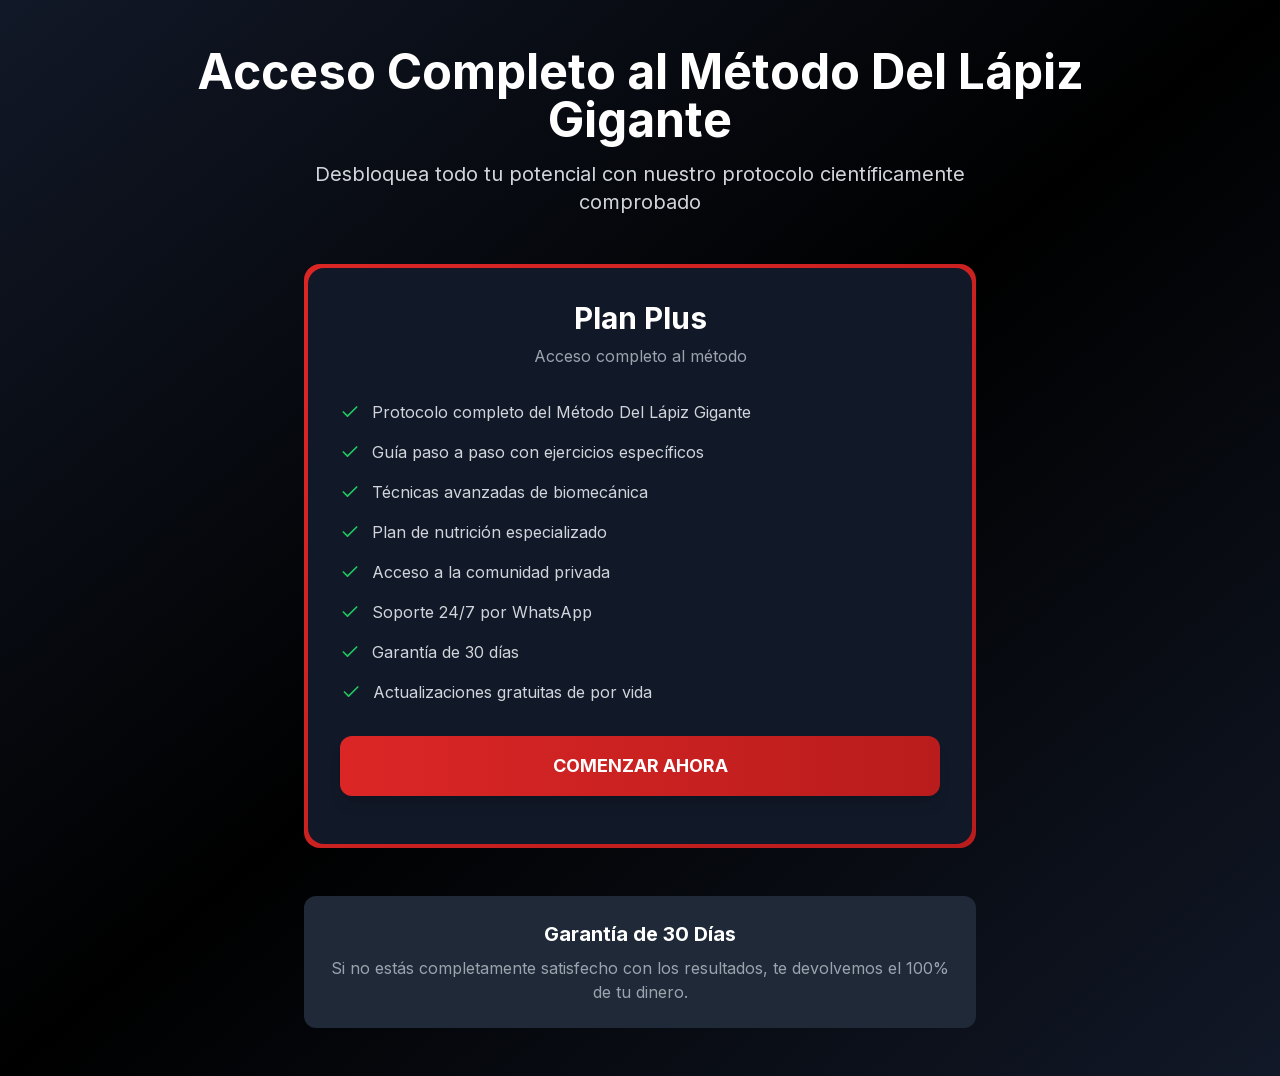
==== commit 5f69c701: "Removido link da Hotmart" ====
--- a/planos.html
+++ b/planos.html
@@ -23,7 +23,7 @@
   };
   document.addEventListener('dragstart', event => event.preventDefault());
 </script>
-</head><body class="__className_f367f3"><script>((e,t,r,n,a,o,l,i)=>{let u=document.documentElement,s=["light","dark"];function c(t){(Array.isArray(e)?e:[e]).forEach(e=>{let r="class"===e,n=r&&o?a.map(e=>o[e]||e):a;r?(u.classList.remove(...n),u.classList.add(o&&o[t]?o[t]:t)):u.setAttribute(e,t)}),i&&s.includes(t)&&(u.style.colorScheme=t)}if(n)c(n);else try{let e=localStorage.getItem(t)||r,n=l&&"system"===e?window.matchMedia("(prefers-color-scheme: dark)").matches?"dark":"light":e;c(n)}catch(e){}})("class","theme","dark",null,["light","dark"],null,true,true)</script><div class="min-h-screen bg-gradient-to-br from-gray-900 via-black to-gray-900 py-12 px-4"><div class="max-w-4xl mx-auto"><div class="text-center mb-12" style="opacity:0;transform:translateY(20px)"><h1 class="text-4xl md:text-5xl font-bold text-white mb-4">Acceso Completo al Método Del Lápiz Gigante</h1><p class="text-xl text-gray-300 max-w-3xl mx-auto">Desbloquea todo tu potencial con nuestro protocolo científicamente comprobado</p></div><div class="max-w-2xl mx-auto" style="opacity:0;transform:translateY(30px)"><div class="bg-gradient-to-br from-red-600 to-red-700 p-1 rounded-2xl"><div class="bg-gray-900 rounded-2xl p-8 relative overflow-hidden"><div class="text-center mb-8"><h3 class="text-3xl font-bold text-white mb-2">Plan Plus</h3><p class="text-gray-400 mb-6">Acceso completo al método</p></div><div class="space-y-4 mb-8"><div class="flex items-center" style="opacity:0;transform:translateX(-20px)"><svg xmlns="http://www.w3.org/2000/svg" width="24" height="24" viewBox="0 0 24 24" fill="none" stroke="currentColor" stroke-width="2" stroke-linecap="round" stroke-linejoin="round" class="lucide lucide-check w-5 h-5 text-green-500 mr-3 flex-shrink-0"><path d="M20 6 9 17l-5-5"></path></svg><span class="text-gray-300">Protocolo completo del Método Del Lápiz Gigante</span></div><div class="flex items-center" style="opacity:0;transform:translateX(-20px)"><svg xmlns="http://www.w3.org/2000/svg" width="24" height="24" viewBox="0 0 24 24" fill="none" stroke="currentColor" stroke-width="2" stroke-linecap="round" stroke-linejoin="round" class="lucide lucide-check w-5 h-5 text-green-500 mr-3 flex-shrink-0"><path d="M20 6 9 17l-5-5"></path></svg><span class="text-gray-300">Guía paso a paso con ejercicios específicos</span></div><div class="flex items-center" style="opacity:0;transform:translateX(-20px)"><svg xmlns="http://www.w3.org/2000/svg" width="24" height="24" viewBox="0 0 24 24" fill="none" stroke="currentColor" stroke-width="2" stroke-linecap="round" stroke-linejoin="round" class="lucide lucide-check w-5 h-5 text-green-500 mr-3 flex-shrink-0"><path d="M20 6 9 17l-5-5"></path></svg><span class="text-gray-300">Técnicas avanzadas de biomecánica</span></div><div class="flex items-center" style="opacity:0;transform:translateX(-20px)"><svg xmlns="http://www.w3.org/2000/svg" width="24" height="24" viewBox="0 0 24 24" fill="none" stroke="currentColor" stroke-width="2" stroke-linecap="round" stroke-linejoin="round" class="lucide lucide-check w-5 h-5 text-green-500 mr-3 flex-shrink-0"><path d="M20 6 9 17l-5-5"></path></svg><span class="text-gray-300">Plan de nutrición especializado</span></div><div class="flex items-center" style="opacity:0;transform:translateX(-20px)"><svg xmlns="http://www.w3.org/2000/svg" width="24" height="24" viewBox="0 0 24 24" fill="none" stroke="currentColor" stroke-width="2" stroke-linecap="round" stroke-linejoin="round" class="lucide lucide-check w-5 h-5 text-green-500 mr-3 flex-shrink-0"><path d="M20 6 9 17l-5-5"></path></svg><span class="text-gray-300">Acceso a la comunidad privada</span></div><div class="flex items-center" style="opacity:0;transform:translateX(-20px)"><svg xmlns="http://www.w3.org/2000/svg" width="24" height="24" viewBox="0 0 24 24" fill="none" stroke="currentColor" stroke-width="2" stroke-linecap="round" stroke-linejoin="round" class="lucide lucide-check w-5 h-5 text-green-500 mr-3 flex-shrink-0"><path d="M20 6 9 17l-5-5"></path></svg><span class="text-gray-300">Soporte 24/7 por WhatsApp</span></div><div class="flex items-center" style="opacity:0;transform:translateX(-20px)"><svg xmlns="http://www.w3.org/2000/svg" width="24" height="24" viewBox="0 0 24 24" fill="none" stroke="currentColor" stroke-width="2" stroke-linecap="round" stroke-linejoin="round" class="lucide lucide-check w-5 h-5 text-green-500 mr-3 flex-shrink-0"><path d="M20 6 9 17l-5-5"></path></svg><span class="text-gray-300">Garantía de 30 días</span></div><div class="flex items-center" style="opacity:0;transform:translateX(-20px)"><svg xmlns="http://www.w3.org/2000/svg" width="24" height="24" viewBox="0 0 24 24" fill="none" stroke="currentColor" stroke-width="2" stroke-linecap="round" stroke-linejoin="round" class="lucide lucide-check w-5 h-5 text-green-500 mr-3 flex-shrink-0"><path d="M20 6 9 17l-5-5"></path></svg><span class="text-gray-300">Actualizaciones gratuitas de por vida</span></div></div><button class="w-full bg-gradient-to-r from-red-600 to-red-700 hover:from-red-700 hover:to-red-800 text-white font-bold py-4 px-8 rounded-xl text-lg transition-all duration-200 shadow-lg hover:shadow-xl" tabindex="0">COMENZAR AHORA</button><p class="text-center text-gray-500 text-sm mt-4">Pago seguro procesado por Hotmart</p></div></div></div><div class="text-center mt-12" style="opacity:0;transform:translateY(20px)"><div class="bg-gray-800 rounded-xl p-6 max-w-2xl mx-auto"><h3 class="text-xl font-bold text-white mb-2">Garantía de 30 Días</h3><p class="text-gray-400">Si no estás completamente satisfecho con los resultados, te devolvemos el 100% de tu dinero.</p></div></div></div></div><div><div id="v0-built-with-button-19c3354b-7886-444a-a1f2-acf8a97fc72a" style="
+</head><body class="__className_f367f3"><script>((e,t,r,n,a,o,l,i)=>{let u=document.documentElement,s=["light","dark"];function c(t){(Array.isArray(e)?e:[e]).forEach(e=>{let r="class"===e,n=r&&o?a.map(e=>o[e]||e):a;r?(u.classList.remove(...n),u.classList.add(o&&o[t]?o[t]:t)):u.setAttribute(e,t)}),i&&s.includes(t)&&(u.style.colorScheme=t)}if(n)c(n);else try{let e=localStorage.getItem(t)||r,n=l&&"system"===e?window.matchMedia("(prefers-color-scheme: dark)").matches?"dark":"light":e;c(n)}catch(e){}})("class","theme","dark",null,["light","dark"],null,true,true)</script><div class="min-h-screen bg-gradient-to-br from-gray-900 via-black to-gray-900 py-12 px-4"><div class="max-w-4xl mx-auto"><div class="text-center mb-12" style="opacity:0;transform:translateY(20px)"><h1 class="text-4xl md:text-5xl font-bold text-white mb-4">Acceso Completo al Método Del Lápiz Gigante</h1><p class="text-xl text-gray-300 max-w-3xl mx-auto">Desbloquea todo tu potencial con nuestro protocolo científicamente comprobado</p></div><div class="max-w-2xl mx-auto" style="opacity:0;transform:translateY(30px)"><div class="bg-gradient-to-br from-red-600 to-red-700 p-1 rounded-2xl"><div class="bg-gray-900 rounded-2xl p-8 relative overflow-hidden"><div class="text-center mb-8"><h3 class="text-3xl font-bold text-white mb-2">Plan Plus</h3><p class="text-gray-400 mb-6">Acceso completo al método</p></div><div class="space-y-4 mb-8"><div class="flex items-center" style="opacity:0;transform:translateX(-20px)"><svg xmlns="http://www.w3.org/2000/svg" width="24" height="24" viewBox="0 0 24 24" fill="none" stroke="currentColor" stroke-width="2" stroke-linecap="round" stroke-linejoin="round" class="lucide lucide-check w-5 h-5 text-green-500 mr-3 flex-shrink-0"><path d="M20 6 9 17l-5-5"></path></svg><span class="text-gray-300">Protocolo completo del Método Del Lápiz Gigante</span></div><div class="flex items-center" style="opacity:0;transform:translateX(-20px)"><svg xmlns="http://www.w3.org/2000/svg" width="24" height="24" viewBox="0 0 24 24" fill="none" stroke="currentColor" stroke-width="2" stroke-linecap="round" stroke-linejoin="round" class="lucide lucide-check w-5 h-5 text-green-500 mr-3 flex-shrink-0"><path d="M20 6 9 17l-5-5"></path></svg><span class="text-gray-300">Guía paso a paso con ejercicios específicos</span></div><div class="flex items-center" style="opacity:0;transform:translateX(-20px)"><svg xmlns="http://www.w3.org/2000/svg" width="24" height="24" viewBox="0 0 24 24" fill="none" stroke="currentColor" stroke-width="2" stroke-linecap="round" stroke-linejoin="round" class="lucide lucide-check w-5 h-5 text-green-500 mr-3 flex-shrink-0"><path d="M20 6 9 17l-5-5"></path></svg><span class="text-gray-300">Técnicas avanzadas de biomecánica</span></div><div class="flex items-center" style="opacity:0;transform:translateX(-20px)"><svg xmlns="http://www.w3.org/2000/svg" width="24" height="24" viewBox="0 0 24 24" fill="none" stroke="currentColor" stroke-width="2" stroke-linecap="round" stroke-linejoin="round" class="lucide lucide-check w-5 h-5 text-green-500 mr-3 flex-shrink-0"><path d="M20 6 9 17l-5-5"></path></svg><span class="text-gray-300">Plan de nutrición especializado</span></div><div class="flex items-center" style="opacity:0;transform:translateX(-20px)"><svg xmlns="http://www.w3.org/2000/svg" width="24" height="24" viewBox="0 0 24 24" fill="none" stroke="currentColor" stroke-width="2" stroke-linecap="round" stroke-linejoin="round" class="lucide lucide-check w-5 h-5 text-green-500 mr-3 flex-shrink-0"><path d="M20 6 9 17l-5-5"></path></svg><span class="text-gray-300">Acceso a la comunidad privada</span></div><div class="flex items-center" style="opacity:0;transform:translateX(-20px)"><svg xmlns="http://www.w3.org/2000/svg" width="24" height="24" viewBox="0 0 24 24" fill="none" stroke="currentColor" stroke-width="2" stroke-linecap="round" stroke-linejoin="round" class="lucide lucide-check w-5 h-5 text-green-500 mr-3 flex-shrink-0"><path d="M20 6 9 17l-5-5"></path></svg><span class="text-gray-300">Soporte 24/7 por WhatsApp</span></div><div class="flex items-center" style="opacity:0;transform:translateX(-20px)"><svg xmlns="http://www.w3.org/2000/svg" width="24" height="24" viewBox="0 0 24 24" fill="none" stroke="currentColor" stroke-width="2" stroke-linecap="round" stroke-linejoin="round" class="lucide lucide-check w-5 h-5 text-green-500 mr-3 flex-shrink-0"><path d="M20 6 9 17l-5-5"></path></svg><span class="text-gray-300">Garantía de 30 días</span></div><div class="flex items-center" style="opacity:0;transform:translateX(-20px)"><svg xmlns="http://www.w3.org/2000/svg" width="24" height="24" viewBox="0 0 24 24" fill="none" stroke="currentColor" stroke-width="2" stroke-linecap="round" stroke-linejoin="round" class="lucide lucide-check w-5 h-5 text-green-500 mr-3 flex-shrink-0"><path d="M20 6 9 17l-5-5"></path></svg><span class="text-gray-300">Actualizaciones gratuitas de por vida</span></div></div><button class="w-full bg-gradient-to-r from-red-600 to-red-700 hover:from-red-700 hover:to-red-800 text-white font-bold py-4 px-8 rounded-xl text-lg transition-all duration-200 shadow-lg hover:shadow-xl" tabindex="0">COMENZAR AHORA</button><p class="text-center text-gray-500 text-sm mt-4"></p></div></div></div><div class="text-center mt-12" style="opacity:0;transform:translateY(20px)"><div class="bg-gray-800 rounded-xl p-6 max-w-2xl mx-auto"><h3 class="text-xl font-bold text-white mb-2">Garantía de 30 Días</h3><p class="text-gray-400">Si no estás completamente satisfecho con los resultados, te devolvemos el 100% de tu dinero.</p></div></div></div></div><div><div id="v0-built-with-button-19c3354b-7886-444a-a1f2-acf8a97fc72a" style="
 border: 1px solid hsl(0deg 0% 100% / 12%);
 position: fixed;
 bottom: 24px;
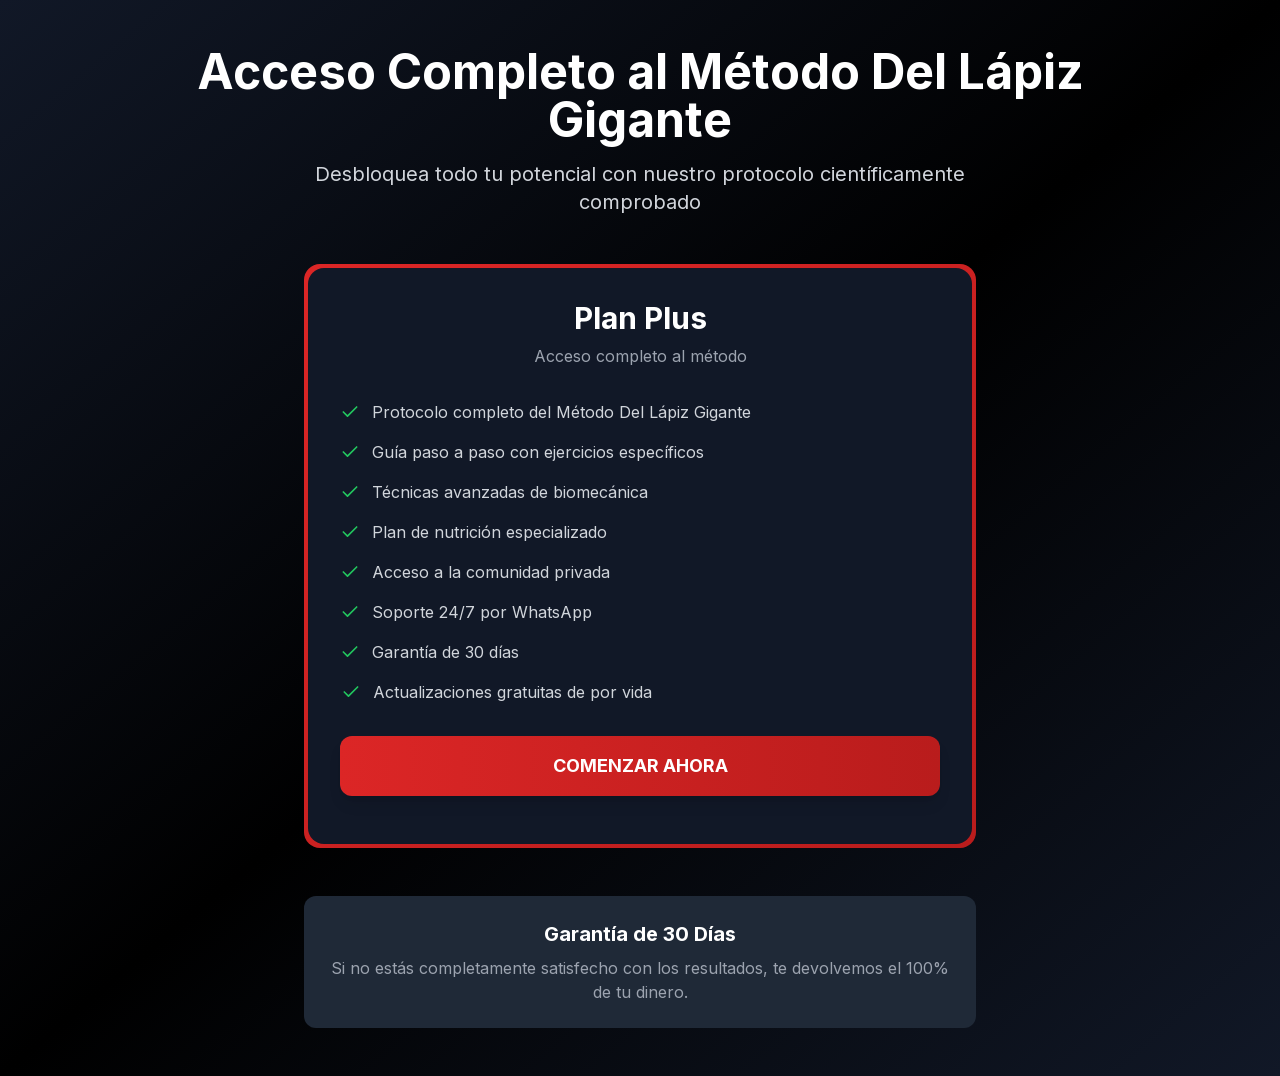
==== commit 76654016: "fix: correct script path in planos.html and update checkout link" ====
--- a/planos.html
+++ b/planos.html
@@ -1,4 +1,4 @@
-﻿<!DOCTYPE html><html lang="es"><head><meta charSet="utf-8"/><meta name="viewport" content="width=device-width, initial-scale=1"/><link rel="preload" href="fonts/e4af272ccee01ff0-s.p.woff2" as="font" crossorigin="" type="font/woff2"/><link rel="stylesheet" href="css/bd172a127ac1203f.css" data-precedence="next"/><link rel="preload" as="script" fetchPriority="low" href="js/webpack-8db40c0f0ce1f953.js"/><script src="js/fd9d1056-34ac56cb32b70ed4.js" async=""></script><script src="js/117-b20a05dd83f1bb26.js" async=""></script><script src="js/main-app-b840e258ff6945a0.js" async=""></script><script src="js/863-aa56571a886035bd.js" async=""></script><script src="js/page-ce6284fedd9036e6.js" async=""></script><script src="js/app/layout-a8d13ef2461c2dbf.js" async=""></script><title>Método Del Lápiz Gigante - Desbloqueie seu tamanho real em 30 dias</title><meta name="description" content="Ganhe de 3 a 8 cm de tamanho em apenas 30 dias com o Método Tripé. Protocolo biomecânico personalizado que libera seu tamanho real bloqueado por má circulação."/><meta name="generator" content="v0.dev"/><meta name="next-size-adjust"/><link href="https://fonts.googleapis.com/css2?family=Montserrat:wght@300;400;500;600;700;800&amp;display=swap" rel="stylesheet"/><script src="js/polyfills-42372ed130431b0a.js" noModule=""></script><style>
+<!DOCTYPE html><html lang="es"><head><meta charSet="utf-8"/><meta name="viewport" content="width=device-width, initial-scale=1"/><link rel="preload" href="fonts/e4af272ccee01ff0-s.p.woff2" as="font" crossorigin="" type="font/woff2"/><link rel="stylesheet" href="css/bd172a127ac1203f.css" data-precedence="next"/><link rel="preload" as="script" fetchPriority="low" href="js/webpack-8db40c0f0ce1f953.js"/><script src="js/fd9d1056-34ac56cb32b70ed4.js" async=""></script><script src="js/117-b20a05dd83f1bb26.js" async=""></script><script src="js/main-app-b840e258ff6945a0.js" async=""></script><script src="js/863-aa56571a886035bd.js" async=""></script><script src="js/page-ce6284fedd9036e6.js" async=""></script><script src="js/layout-a8d13ef2461c2dbf.js" async=""></script><title>Método Del Lápiz Gigante - Desbloqueie seu tamanho real em 30 dias</title><meta name="description" content="Ganhe de 3 a 8 cm de tamanho em apenas 30 dias com o Método Tripé. Protocolo biomecânico personalizado que libera seu tamanho real bloqueado por má circulação."/><meta name="generator" content="v0.dev"/><meta name="next-size-adjust"/><link href="https://fonts.googleapis.com/css2?family=Montserrat:wght@300;400;500;600;700;800&amp;display=swap" rel="stylesheet"/><script src="js/polyfills-42372ed130431b0a.js" noModule=""></script><style>
   body {
     -webkit-touch-callout: none;
     -webkit-user-select: none;
